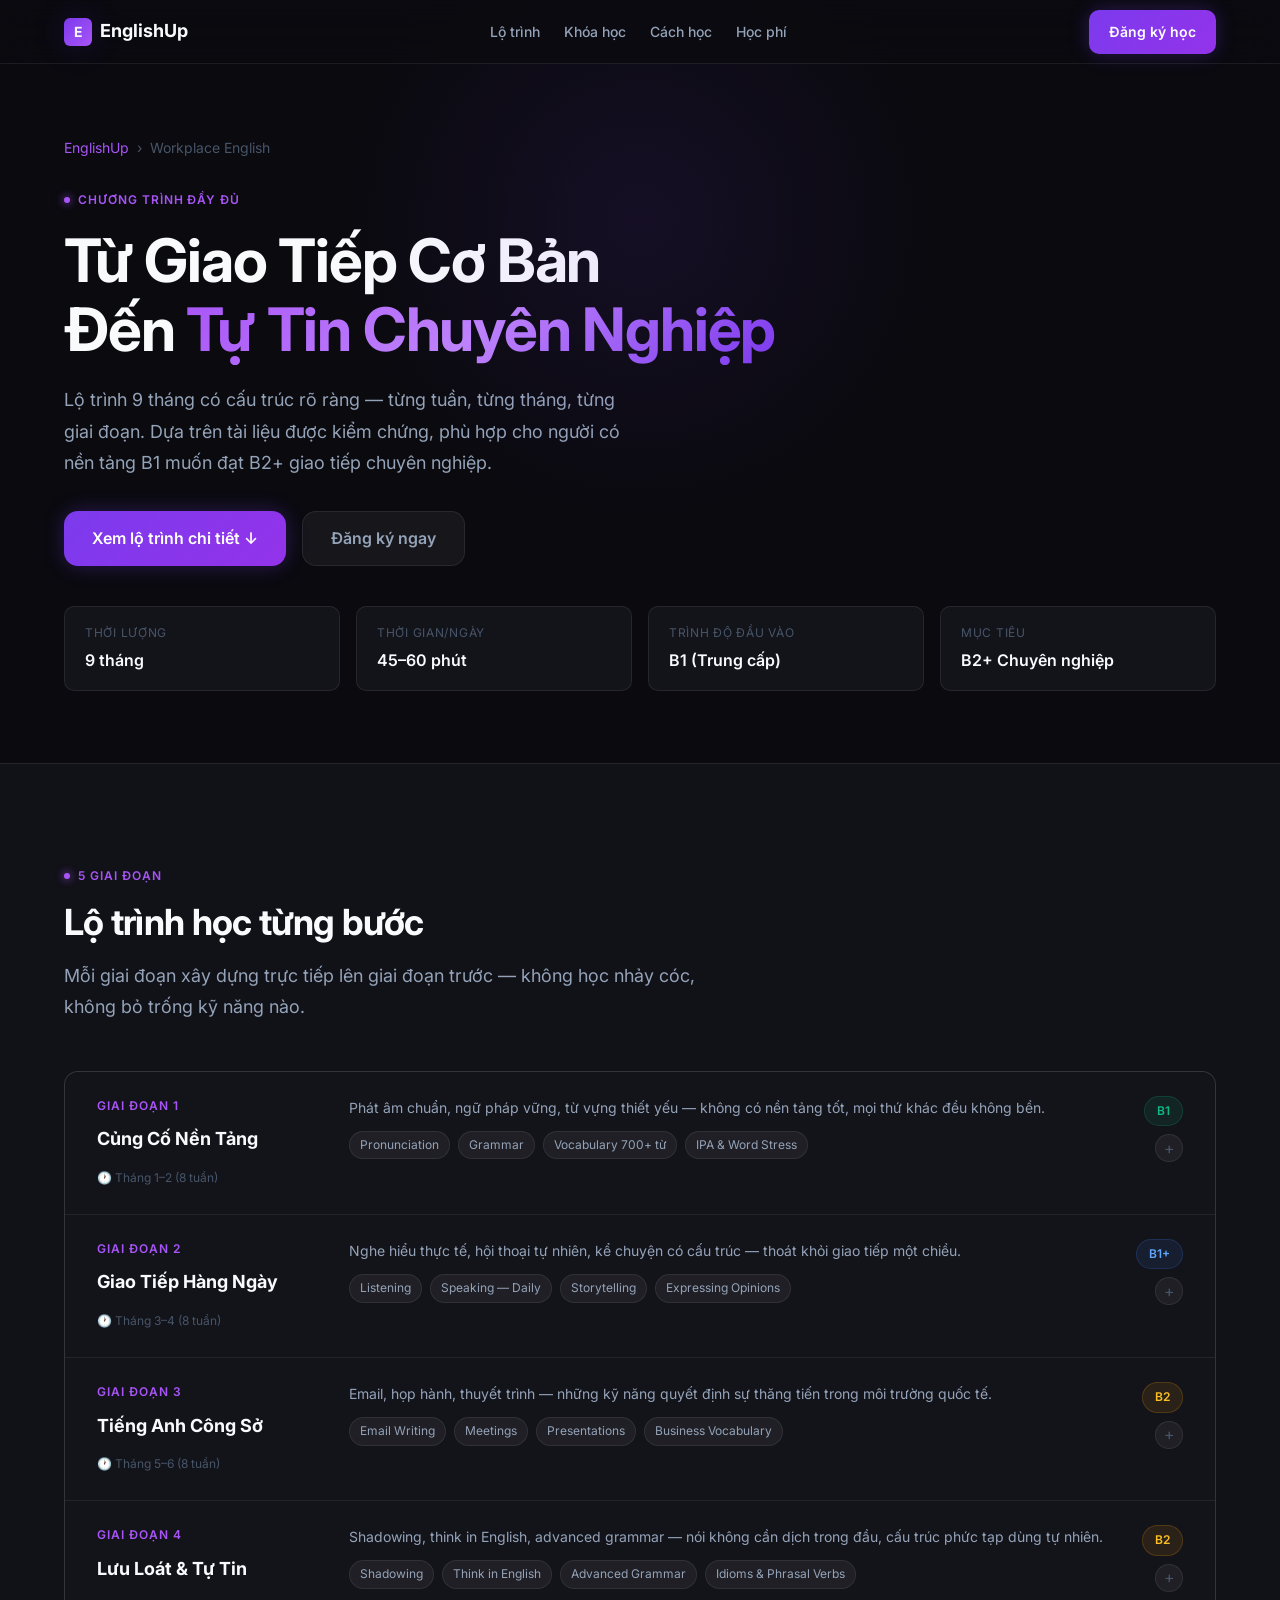
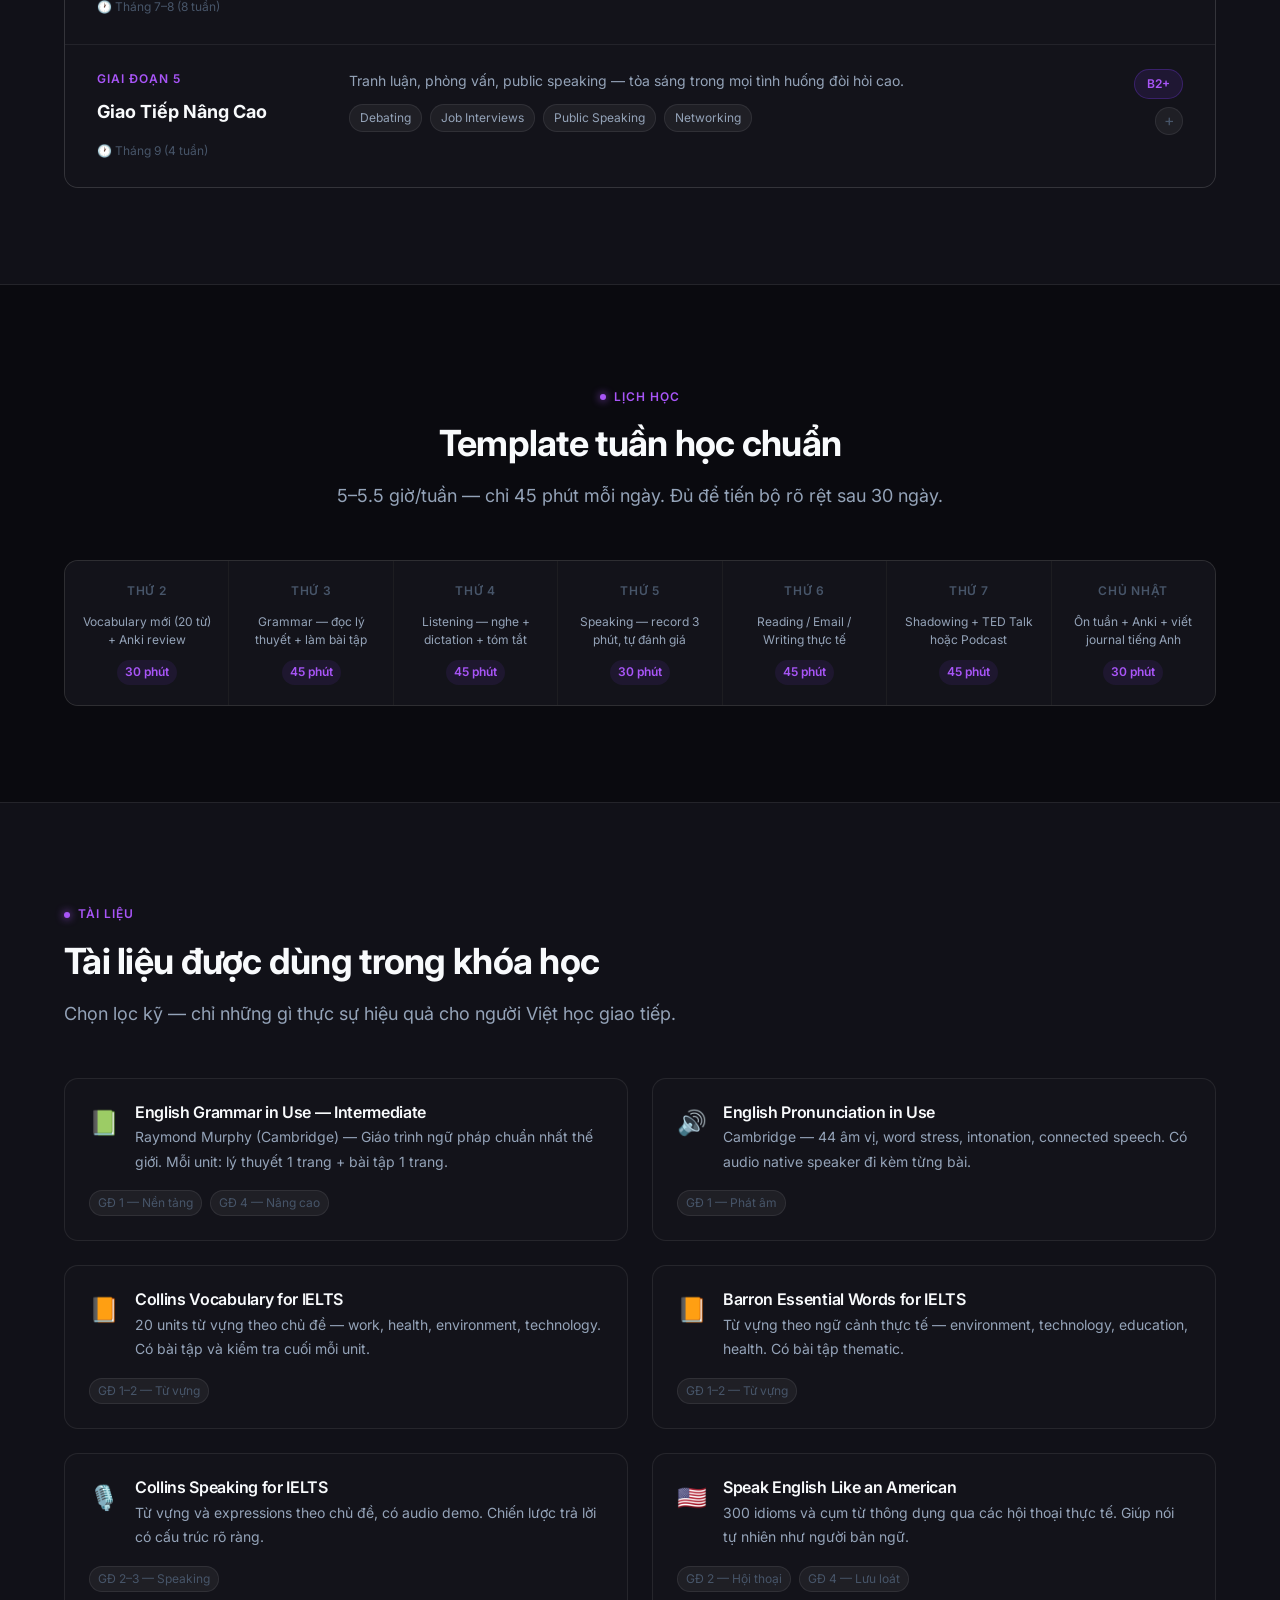
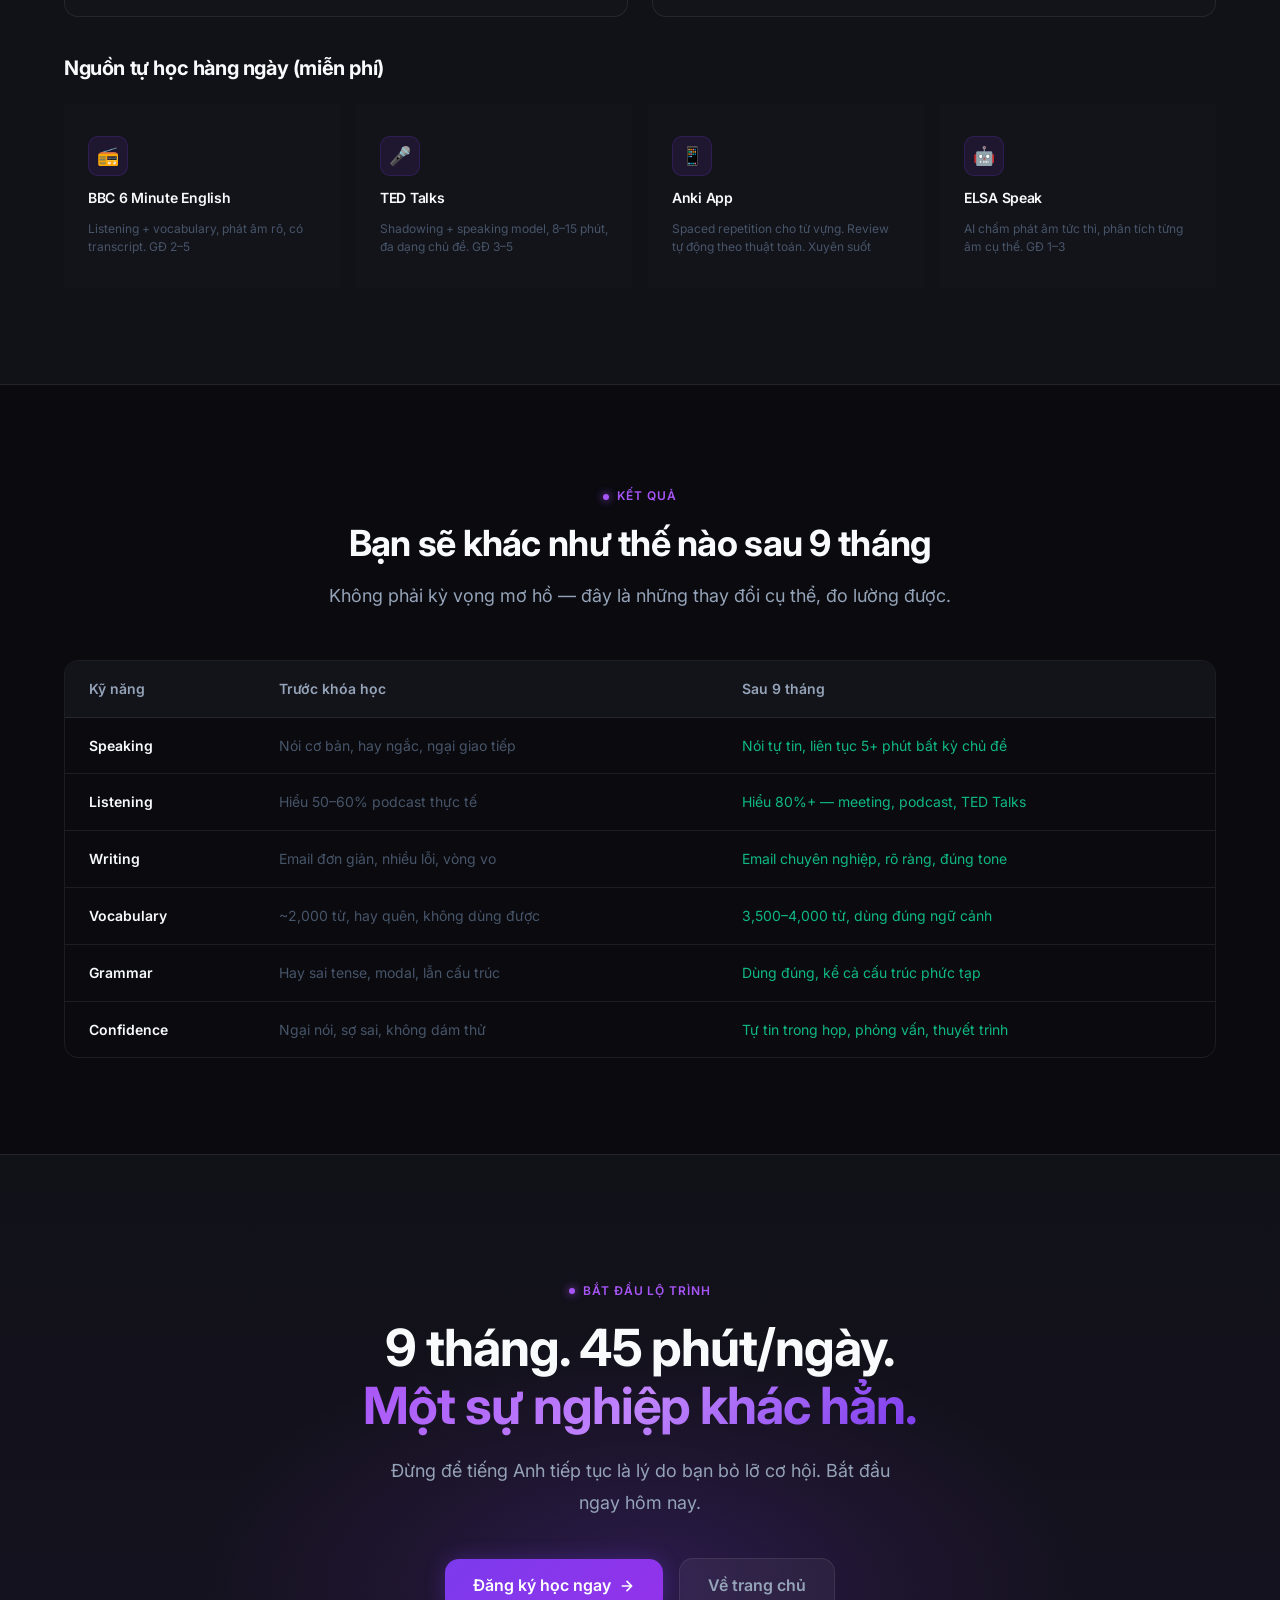
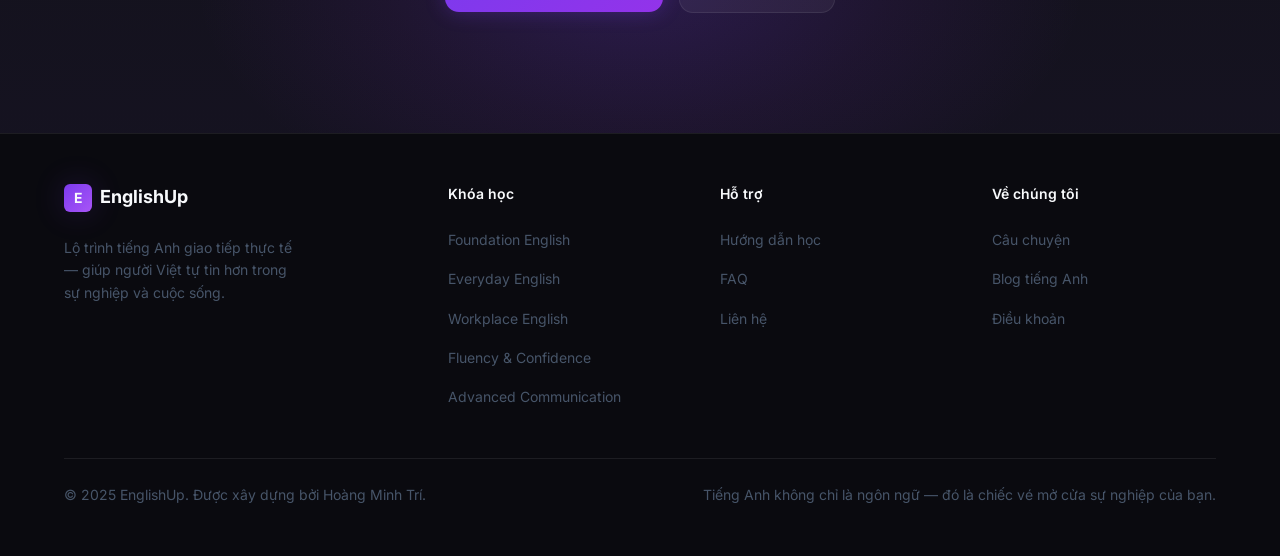
==== course.html @ 40092639 "feat: initial commit — EnglishUp learning platform - Complete website: index.html, course.html, css/" ====
<!DOCTYPE html>
<html lang="vi">
<head>
  <meta charset="UTF-8" />
  <meta name="viewport" content="width=device-width, initial-scale=1.0" />
  <meta name="description" content="Chương trình học tiếng Anh giao tiếp 9 tháng — từ B1 lên B2+ tự tin chuyên nghiệp." />
  <title>Chương Trình 9 Tháng — EnglishUp</title>
  <link rel="preconnect" href="https://fonts.googleapis.com" />
  <link rel="preconnect" href="https://fonts.gstatic.com" crossorigin />
  <link href="https://fonts.googleapis.com/css2?family=Inter:wght@400;500;600;700&display=swap" rel="stylesheet" />
  <link rel="stylesheet" href="css/variables.css" />
  <link rel="stylesheet" href="css/base.css" />
  <link rel="stylesheet" href="css/layout.css" />
  <link rel="stylesheet" href="css/components.css" />
  <style>
    /* ── Page-specific styles ── */
    .course-hero {
      padding-top: calc(var(--nav-height) + 72px);
      padding-bottom: 72px;
      position: relative;
      overflow: hidden;
    }
    .course-hero::before {
      content: '';
      position: absolute;
      top: -80px; left: 50%;
      transform: translateX(-50%);
      width: 600px; height: 600px;
      background: radial-gradient(ellipse, rgba(124,58,237,.1) 0%, transparent 70%);
      pointer-events: none;
    }
    .course-hero .breadcrumb {
      display: flex; align-items: center; gap: var(--sp-2);
      font-size: var(--text-sm); color: var(--text-muted);
      margin-bottom: var(--sp-6);
    }
    .course-hero .breadcrumb a { color: var(--accent-light); }
    .course-hero .breadcrumb span { color: var(--text-muted); }

    .course-meta-grid {
      display: grid;
      grid-template-columns: repeat(4, 1fr);
      gap: var(--sp-4);
      margin-top: var(--sp-10);
    }
    .course-meta-card {
      background: var(--bg-card);
      border: 1px solid var(--border);
      border-radius: var(--radius-md);
      padding: var(--sp-4) var(--sp-5);
    }
    .course-meta-label {
      font-size: var(--text-xs);
      color: var(--text-muted);
      text-transform: uppercase;
      letter-spacing: .06em;
      margin-bottom: var(--sp-1);
    }
    .course-meta-value {
      font-size: var(--text-base);
      font-weight: var(--fw-semibold);
      color: var(--text-primary);
    }

    /* ── Phase Timeline ── */
    .timeline-section { background: var(--bg-surface); border-top: 1px solid var(--border); border-bottom: 1px solid var(--border); }

    .phase-list { display: flex; flex-direction: column; gap: 1px; background: var(--border); border: 1px solid var(--border); border-radius: var(--radius-lg); overflow: hidden; }

    .phase-item {
      background: var(--bg-card);
      padding: var(--sp-6) var(--sp-8);
      display: grid;
      grid-template-columns: 220px 1fr auto;
      gap: var(--sp-8);
      align-items: start;
      cursor: pointer;
      transition: var(--transition);
    }
    .phase-item:hover { background: rgba(124,58,237,.04); }
    .phase-item.is-open { background: rgba(124,58,237,.06); }

    .phase-left {}
    .phase-number {
      font-size: var(--text-xs);
      font-weight: var(--fw-semibold);
      color: var(--accent-light);
      text-transform: uppercase;
      letter-spacing: .08em;
      margin-bottom: var(--sp-2);
    }
    .phase-title { font-size: var(--text-lg); font-weight: var(--fw-bold); margin-bottom: var(--sp-2); }
    .phase-duration {
      display: inline-flex; align-items: center; gap: var(--sp-1);
      font-size: var(--text-xs); color: var(--text-muted);
    }

    .phase-center {}
    .phase-desc { font-size: var(--text-sm); color: var(--text-secondary); line-height: 1.65; margin-bottom: var(--sp-3); }
    .phase-skills { display: flex; flex-wrap: wrap; gap: var(--sp-2); }
    .skill-chip {
      padding: 3px 10px;
      background: rgba(255,255,255,.05);
      border: 1px solid var(--border);
      border-radius: var(--radius-full);
      font-size: var(--text-xs);
      color: var(--text-secondary);
    }

    .phase-right {
      text-align: right;
      display: flex; flex-direction: column; align-items: flex-end; gap: var(--sp-2);
    }
    .phase-level {
      font-size: var(--text-xs); font-weight: var(--fw-semibold);
      padding: 4px 12px;
      border-radius: var(--radius-full);
    }
    .level-b1   { background: rgba(16,185,129,.1);  color: #10b981; border: 1px solid rgba(16,185,129,.2); }
    .level-b1p  { background: rgba(59,130,246,.1);  color: #60a5fa; border: 1px solid rgba(59,130,246,.2); }
    .level-b2   { background: rgba(245,158,11,.1);  color: #fbbf24; border: 1px solid rgba(245,158,11,.2); }
    .level-b2p  { background: rgba(124,58,237,.12); color: var(--accent-light); border: 1px solid rgba(124,58,237,.3); }

    .phase-toggle {
      width: 28px; height: 28px;
      border-radius: var(--radius-full);
      background: rgba(255,255,255,.05);
      border: 1px solid var(--border);
      display: flex; align-items: center; justify-content: center;
      color: var(--text-muted);
      font-size: 16px;
      transition: var(--transition);
    }
    .phase-item.is-open .phase-toggle { background: rgba(124,58,237,.15); border-color: rgba(124,58,237,.3); color: var(--accent-light); transform: rotate(45deg); }

    /* Phase detail panel */
    .phase-detail {
      display: none;
      background: rgba(124,58,237,.03);
      border-top: 1px solid var(--border);
      padding: var(--sp-8);
      grid-column: 1 / -1;
    }
    .phase-item.is-open .phase-detail { display: block; }

    .month-grid { display: grid; grid-template-columns: 1fr 1fr; gap: var(--sp-6); }
    .month-card {
      background: var(--bg-surface);
      border: 1px solid var(--border);
      border-radius: var(--radius-lg);
      padding: var(--sp-6);
    }
    .month-header {
      display: flex; align-items: center; gap: var(--sp-3);
      margin-bottom: var(--sp-5);
      padding-bottom: var(--sp-4);
      border-bottom: 1px solid var(--border);
    }
    .month-num {
      width: 32px; height: 32px;
      background: linear-gradient(135deg, var(--accent) 0%, var(--accent-light) 100%);
      border-radius: var(--radius-sm);
      display: flex; align-items: center; justify-content: center;
      font-size: var(--text-xs); font-weight: var(--fw-bold); color: #fff;
      flex-shrink: 0;
    }
    .month-title { font-size: var(--text-base); font-weight: var(--fw-semibold); }

    .week-list { display: flex; flex-direction: column; gap: var(--sp-4); }
    .week-item {}
    .week-label {
      font-size: var(--text-xs); font-weight: var(--fw-semibold);
      color: var(--accent-light); text-transform: uppercase; letter-spacing: .06em;
      margin-bottom: var(--sp-2);
    }
    .week-topics { display: flex; flex-direction: column; gap: var(--sp-2); }
    .week-topic {
      display: flex; align-items: flex-start; gap: var(--sp-2);
      font-size: var(--text-sm); color: var(--text-secondary); line-height: 1.5;
    }
    .week-topic::before { content: '–'; color: var(--text-muted); flex-shrink: 0; margin-top: 1px; }

    .resource-tag {
      display: inline-flex; align-items: center; gap: var(--sp-1);
      padding: 2px 8px;
      background: rgba(124,58,237,.08);
      border: 1px solid rgba(124,58,237,.15);
      border-radius: var(--radius-full);
      font-size: var(--text-xs);
      color: var(--accent-light);
      margin-top: var(--sp-1);
    }

    .milestone-box {
      margin-top: var(--sp-6);
      padding: var(--sp-5);
      background: rgba(16,185,129,.05);
      border: 1px solid rgba(16,185,129,.15);
      border-radius: var(--radius-md);
    }
    .milestone-box-title {
      font-size: var(--text-sm); font-weight: var(--fw-semibold);
      color: #10b981; margin-bottom: var(--sp-3);
      display: flex; align-items: center; gap: var(--sp-2);
    }
    .milestone-list { display: flex; flex-direction: column; gap: var(--sp-2); }
    .milestone-item {
      display: flex; align-items: flex-start; gap: var(--sp-2);
      font-size: var(--text-sm); color: var(--text-secondary);
    }
    .milestone-item::before { content: '✓'; color: #10b981; font-weight: var(--fw-bold); flex-shrink: 0; }

    /* ── Resources table ── */
    .resources-grid {
      display: grid;
      grid-template-columns: repeat(2, 1fr);
      gap: var(--sp-6);
    }
    .resource-card {
      background: var(--bg-card);
      border: 1px solid var(--border);
      border-radius: var(--radius-lg);
      padding: var(--sp-6);
      transition: var(--transition);
    }
    .resource-card:hover { border-color: var(--border-hover); transform: translateY(-2px); }
    .resource-card-header { display: flex; align-items: flex-start; gap: var(--sp-4); margin-bottom: var(--sp-4); }
    .resource-icon { font-size: 24px; flex-shrink: 0; }
    .resource-card h4 { font-size: var(--text-base); font-weight: var(--fw-semibold); }
    .resource-card p { font-size: var(--text-sm); color: var(--text-secondary); margin-top: var(--sp-1); }
    .resource-phases { display: flex; gap: var(--sp-2); flex-wrap: wrap; margin-top: var(--sp-3); }
    .resource-phase-tag {
      padding: 2px 8px;
      background: rgba(255,255,255,.05);
      border: 1px solid var(--border);
      border-radius: var(--radius-full);
      font-size: var(--text-xs); color: var(--text-muted);
    }

    /* ── Weekly schedule ── */
    .schedule-grid {
      display: grid;
      grid-template-columns: repeat(7, 1fr);
      gap: 1px;
      background: var(--border);
      border: 1px solid var(--border);
      border-radius: var(--radius-lg);
      overflow: hidden;
    }
    .schedule-day {
      background: var(--bg-card);
      padding: var(--sp-5) var(--sp-4);
      text-align: center;
    }
    .schedule-day-name {
      font-size: var(--text-xs); font-weight: var(--fw-semibold);
      color: var(--text-muted); text-transform: uppercase; letter-spacing: .06em;
      margin-bottom: var(--sp-3);
    }
    .schedule-activity {
      font-size: var(--text-xs); color: var(--text-secondary);
      line-height: 1.5; margin-bottom: var(--sp-2);
    }
    .schedule-time {
      display: inline-flex; align-items: center; justify-content: center;
      padding: 2px 8px;
      background: rgba(124,58,237,.1);
      border-radius: var(--radius-full);
      font-size: var(--text-xs); color: var(--accent-light);
      font-weight: var(--fw-semibold);
    }

    /* ── Outcome table ── */
    .outcome-table {
      width: 100%;
      border-collapse: separate;
      border-spacing: 0;
      border: 1px solid var(--border);
      border-radius: var(--radius-lg);
      overflow: hidden;
    }
    .outcome-table th {
      background: var(--bg-card);
      padding: var(--sp-4) var(--sp-6);
      text-align: left;
      font-size: var(--text-sm); font-weight: var(--fw-semibold);
      color: var(--text-secondary);
      border-bottom: 1px solid var(--border);
    }
    .outcome-table td {
      padding: var(--sp-4) var(--sp-6);
      font-size: var(--text-sm); color: var(--text-secondary);
      border-bottom: 1px solid var(--border);
    }
    .outcome-table tr:last-child td { border-bottom: none; }
    .outcome-table tr:hover td { background: rgba(124,58,237,.03); }
    .outcome-table td:first-child { font-weight: var(--fw-semibold); color: var(--text-primary); }
    .outcome-before { color: var(--text-muted) !important; }
    .outcome-after { color: #10b981 !important; }

    @media (max-width: 1024px) {
      .phase-item { grid-template-columns: 1fr; }
      .phase-right { flex-direction: row; align-items: center; }
      .month-grid { grid-template-columns: 1fr; }
      .resources-grid { grid-template-columns: 1fr; }
      .schedule-grid { grid-template-columns: repeat(4, 1fr); }
      .course-meta-grid { grid-template-columns: repeat(2, 1fr); }
    }
    @media (max-width: 640px) {
      .schedule-grid { grid-template-columns: 1fr 1fr; }
      .phase-item { padding: var(--sp-5); }
    }
  </style>
</head>
<body>

<!-- NAV -->
<nav class="nav">
  <div class="container nav__inner">
    <a href="index.html" class="nav__logo">
      <div class="nav__logo-icon">E</div>
      EnglishUp
    </a>
    <ul class="nav__links">
      <li><a href="index.html#lo-trinh" class="nav__link">Lộ trình</a></li>
      <li><a href="index.html#khoa-hoc" class="nav__link">Khóa học</a></li>
      <li><a href="index.html#cach-hoc" class="nav__link">Cách học</a></li>
      <li><a href="index.html#hoc-phi" class="nav__link">Học phí</a></li>
    </ul>
    <div class="nav__actions">
      <a href="index.html#hoc-phi" class="btn btn-primary">Đăng ký học</a>
    </div>
    <button class="nav__hamburger" aria-label="Mở menu"><span></span><span></span><span></span></button>
  </div>
</nav>
<div class="nav__mobile">
  <a href="index.html#lo-trinh" class="nav__link">Lộ trình</a>
  <a href="index.html#khoa-hoc" class="nav__link">Khóa học</a>
  <a href="index.html#hoc-phi" class="nav__link">Học phí</a>
  <a href="index.html#hoc-phi" class="btn btn-primary">Đăng ký học</a>
</div>


<!-- HERO -->
<section class="course-hero">
  <div class="container">
    <nav class="breadcrumb" aria-label="Breadcrumb">
      <a href="index.html">EnglishUp</a>
      <span>›</span>
      <span>Workplace English</span>
    </nav>

    <div class="section-label">Chương trình đầy đủ</div>
    <h1 style="max-width:760px; margin-bottom: var(--sp-5);">
      Từ Giao Tiếp Cơ Bản<br/>
      Đến <span class="gradient-text">Tự Tin Chuyên Nghiệp</span>
    </h1>
    <p style="max-width:560px; font-size: var(--text-lg); margin-bottom: var(--sp-8);">
      Lộ trình 9 tháng có cấu trúc rõ ràng — từng tuần, từng tháng, từng giai đoạn. Dựa trên tài liệu được kiểm chứng, phù hợp cho người có nền tảng B1 muốn đạt B2+ giao tiếp chuyên nghiệp.
    </p>
    <div style="display:flex; gap: var(--sp-4); flex-wrap:wrap;">
      <a href="#lo-trinh-chi-tiet" class="btn btn-primary btn-lg">Xem lộ trình chi tiết ↓</a>
      <a href="index.html#hoc-phi" class="btn btn-secondary btn-lg">Đăng ký ngay</a>
    </div>

    <div class="course-meta-grid">
      <div class="course-meta-card">
        <div class="course-meta-label">Thời lượng</div>
        <div class="course-meta-value">9 tháng</div>
      </div>
      <div class="course-meta-card">
        <div class="course-meta-label">Thời gian/ngày</div>
        <div class="course-meta-value">45–60 phút</div>
      </div>
      <div class="course-meta-card">
        <div class="course-meta-label">Trình độ đầu vào</div>
        <div class="course-meta-value">B1 (Trung cấp)</div>
      </div>
      <div class="course-meta-card">
        <div class="course-meta-label">Mục tiêu</div>
        <div class="course-meta-value">B2+ Chuyên nghiệp</div>
      </div>
    </div>
  </div>
</section>


<!-- PHASE TIMELINE -->
<section class="timeline-section" id="lo-trinh-chi-tiet">
  <div class="container">
    <div class="section-header" data-animate>
      <div class="section-label">5 Giai Đoạn</div>
      <h2>Lộ trình học từng bước</h2>
      <p>Mỗi giai đoạn xây dựng trực tiếp lên giai đoạn trước — không học nhảy cóc, không bỏ trống kỹ năng nào.</p>
    </div>

    <div class="phase-list" data-animate>

      <!-- Phase 1 -->
      <div class="phase-item" onclick="togglePhase(this)">
        <div class="phase-left">
          <div class="phase-number">Giai đoạn 1</div>
          <div class="phase-title">Củng Cố Nền Tảng</div>
          <div class="phase-duration">🕐 Tháng 1–2 (8 tuần)</div>
        </div>
        <div class="phase-center">
          <p class="phase-desc">Phát âm chuẩn, ngữ pháp vững, từ vựng thiết yếu — không có nền tảng tốt, mọi thứ khác đều không bền.</p>
          <div class="phase-skills">
            <span class="skill-chip">Pronunciation</span>
            <span class="skill-chip">Grammar</span>
            <span class="skill-chip">Vocabulary 700+ từ</span>
            <span class="skill-chip">IPA & Word Stress</span>
          </div>
        </div>
        <div class="phase-right">
          <span class="phase-level level-b1">B1</span>
          <div class="phase-toggle">+</div>
        </div>

        <div class="phase-detail">
          <div class="month-grid">
            <div class="month-card">
              <div class="month-header">
                <div class="month-num">1</div>
                <div class="month-title">Tháng 1 — Phát Âm & Ngữ Pháp</div>
              </div>
              <div class="week-list">
                <div class="week-item">
                  <div class="week-label">Tuần 1–2: Phát Âm</div>
                  <div class="week-topics">
                    <div class="week-topic">44 âm vị tiếng Anh (vowels, consonants, diphthongs)</div>
                    <div class="week-topic">Word stress & sentence stress</div>
                    <div class="week-topic">Intonation cơ bản (rising/falling)</div>
                    <div class="week-topic">Weak forms & connected speech</div>
                    <div class="week-topic">Shadowing 15 phút/ngày với native audio</div>
                  </div>
                  <div class="resource-tag">📘 English Pronunciation in Use (Cambridge)</div>
                </div>
                <div class="week-item">
                  <div class="week-label">Tuần 3–4: Ngữ Pháp Giao Tiếp</div>
                  <div class="week-topics">
                    <div class="week-topic">Present Simple vs Continuous (Unit 1–4)</div>
                    <div class="week-topic">Past Simple vs Present Perfect (Unit 5–10)</div>
                    <div class="week-topic">Modal verbs: can/could/would/should (Unit 25–30)</div>
                    <div class="week-topic">Conditionals 1 & 2 (Unit 38–40)</div>
                    <div class="week-topic">Reported speech cơ bản (Unit 47–48)</div>
                  </div>
                  <div class="resource-tag">📗 English Grammar in Use — Intermediate (Murphy)</div>
                </div>
              </div>
            </div>

            <div class="month-card">
              <div class="month-header">
                <div class="month-num">2</div>
                <div class="month-title">Tháng 2 — Từ Vựng Theo Chủ Đề</div>
              </div>
              <div class="week-list">
                <div class="week-item">
                  <div class="week-label">Tuần 5–6: Nhóm 1 — Bản Thân & Cuộc Sống</div>
                  <div class="week-topics">
                    <div class="week-topic">Work & Career — 100 từ (nghề nghiệp, kỹ năng)</div>
                    <div class="week-topic">Education & Learning — 80 từ</div>
                    <div class="week-topic">Health & Lifestyle — 80 từ</div>
                    <div class="week-topic">Technology — 80 từ</div>
                    <div class="week-topic">Anki flashcards: 20 từ/ngày + spaced repetition</div>
                  </div>
                  <div class="resource-tag">📙 Collins Vocabulary for IELTS (Unit 1–10)</div>
                </div>
                <div class="week-item">
                  <div class="week-label">Tuần 7–8: Nhóm 2 — Thế Giới & Xã Hội</div>
                  <div class="week-topics">
                    <div class="week-topic">Environment & Economy — 180 từ</div>
                    <div class="week-topic">Communication & Media — 70 từ</div>
                    <div class="week-topic">Science & Innovation — 80 từ</div>
                    <div class="week-topic">Collocations: make a decision, reach a goal…</div>
                    <div class="week-topic">Bài tập: dùng từ mới trong câu chuyện 2–3 phút</div>
                  </div>
                  <div class="resource-tag">📙 Barron Essential Words for IELTS</div>
                </div>
              </div>
            </div>
          </div>

          <div class="milestone-box">
            <div class="milestone-box-title">🎯 Milestone Giai Đoạn 1</div>
            <div class="milestone-list">
              <div class="milestone-item">Nói về bản thân, công việc, sở thích trong 3 phút không bị "á ờ" dừng</div>
              <div class="milestone-item">Đọc email công việc đơn giản và hiểu được 85%+</div>
              <div class="milestone-item">Phát âm đúng stress 80%+ từ vựng đã học</div>
              <div class="milestone-item">Không lẫn lộn past simple / present perfect khi nói</div>
            </div>
          </div>
        </div>
      </div>

      <!-- Phase 2 -->
      <div class="phase-item" onclick="togglePhase(this)">
        <div class="phase-left">
          <div class="phase-number">Giai đoạn 2</div>
          <div class="phase-title">Giao Tiếp Hàng Ngày</div>
          <div class="phase-duration">🕐 Tháng 3–4 (8 tuần)</div>
        </div>
        <div class="phase-center">
          <p class="phase-desc">Nghe hiểu thực tế, hội thoại tự nhiên, kể chuyện có cấu trúc — thoát khỏi giao tiếp một chiều.</p>
          <div class="phase-skills">
            <span class="skill-chip">Listening</span>
            <span class="skill-chip">Speaking — Daily</span>
            <span class="skill-chip">Storytelling</span>
            <span class="skill-chip">Expressing Opinions</span>
          </div>
        </div>
        <div class="phase-right">
          <span class="phase-level level-b1p">B1+</span>
          <div class="phase-toggle">+</div>
        </div>

        <div class="phase-detail">
          <div class="month-grid">
            <div class="month-card">
              <div class="month-header">
                <div class="month-num">3</div>
                <div class="month-title">Tháng 3 — Listening & Hội Thoại Cơ Bản</div>
              </div>
              <div class="week-list">
                <div class="week-item">
                  <div class="week-label">Tuần 9–10: Listening Thực Tế</div>
                  <div class="week-topics">
                    <div class="week-topic">Nghe & điền từ (note completion)</div>
                    <div class="week-topic">Nhận ra paraphrasing — cùng ý, khác từ</div>
                    <div class="week-topic">Nghe hội thoại và tóm tắt bằng lời mình</div>
                    <div class="week-topic">20 phút/ngày: BBC 6 Minute English + dictation</div>
                  </div>
                  <div class="resource-tag">🎧 BBC Learning English + VOA Special English</div>
                </div>
                <div class="week-item">
                  <div class="week-label">Tuần 11–12: 50 Tình Huống Hội Thoại</div>
                  <div class="week-topics">
                    <div class="week-topic">Tự giới thiệu chuyên nghiệp (1–2 phút)</div>
                    <div class="week-topic">Small talk: thời tiết, cuối tuần, sở thích</div>
                    <div class="week-topic">Đặt lịch, xác nhận meeting, hỏi clarification</div>
                    <div class="week-topic">Fluency fillers: "Well…", "That's a good point…"</div>
                    <div class="week-topic">Record giọng 3 phút/ngày, tự nghe lại nhận xét</div>
                  </div>
                  <div class="resource-tag">📕 Collins Speaking for IELTS (Unit 1–8)</div>
                </div>
              </div>
            </div>

            <div class="month-card">
              <div class="month-header">
                <div class="month-num">4</div>
                <div class="month-title">Tháng 4 — Ý Kiến & Kể Chuyện</div>
              </div>
              <div class="week-list">
                <div class="week-item">
                  <div class="week-label">Tuần 13–14: Expressing Opinions</div>
                  <div class="week-topics">
                    <div class="week-topic">"I think / I believe / From my perspective…"</div>
                    <div class="week-topic">Đồng ý/không đồng ý lịch sự: "That's fair, however…"</div>
                    <div class="week-topic">Cấu trúc PEEL: Point → Explain → Example → Link</div>
                    <div class="week-topic">Bài tập: 1 chủ đề/ngày, nói 2 phút theo PEEL</div>
                  </div>
                </div>
                <div class="week-item">
                  <div class="week-label">Tuần 15–16: Storytelling</div>
                  <div class="week-topics">
                    <div class="week-topic">Cấu trúc: Setting → Problem → Action → Result → Lesson</div>
                    <div class="week-topic">Linking: "At first… then… suddenly… eventually…"</div>
                    <div class="week-topic">Kể dự án thành công, tình huống khó, người mentor</div>
                    <div class="week-topic">100 idioms & phrasal verbs trong ngữ cảnh thực</div>
                  </div>
                  <div class="resource-tag">📗 Speak English Like an American</div>
                </div>
              </div>
            </div>
          </div>

          <div class="milestone-box">
            <div class="milestone-box-title">🎯 Milestone Giai Đoạn 2</div>
            <div class="milestone-list">
              <div class="milestone-item">Nghe podcast 10 phút và tóm tắt được 75%+ nội dung</div>
              <div class="milestone-item">Nói liên tục về 1 chủ đề quen thuộc trong 3–5 phút</div>
              <div class="milestone-item">Duy trì cuộc trò chuyện 10 phút không bị tắc</div>
            </div>
          </div>
        </div>
      </div>

      <!-- Phase 3 -->
      <div class="phase-item" onclick="togglePhase(this)">
        <div class="phase-left">
          <div class="phase-number">Giai đoạn 3</div>
          <div class="phase-title">Tiếng Anh Công Sở</div>
          <div class="phase-duration">🕐 Tháng 5–6 (8 tuần)</div>
        </div>
        <div class="phase-center">
          <p class="phase-desc">Email, họp hành, thuyết trình — những kỹ năng quyết định sự thăng tiến trong môi trường quốc tế.</p>
          <div class="phase-skills">
            <span class="skill-chip">Email Writing</span>
            <span class="skill-chip">Meetings</span>
            <span class="skill-chip">Presentations</span>
            <span class="skill-chip">Business Vocabulary</span>
          </div>
        </div>
        <div class="phase-right">
          <span class="phase-level level-b2">B2</span>
          <div class="phase-toggle">+</div>
        </div>

        <div class="phase-detail">
          <div class="month-grid">
            <div class="month-card">
              <div class="month-header">
                <div class="month-num">5</div>
                <div class="month-title">Tháng 5 — Email & Written Communication</div>
              </div>
              <div class="week-list">
                <div class="week-item">
                  <div class="week-label">Tuần 17–18: 10 Loại Email Thực Tế</div>
                  <div class="week-topics">
                    <div class="week-topic">Email giới thiệu (joining team), xin họp, báo cáo tiến độ</div>
                    <div class="week-topic">Email từ chối lịch sự, follow-up, xin lỗi trễ deadline</div>
                    <div class="week-topic">Email complaint / escalation có cấu trúc</div>
                    <div class="week-topic">100 business email phrases chuyên nghiệp</div>
                    <div class="week-topic">Checklist tự đánh giá: Clear / Polite / Concise</div>
                  </div>
                </div>
                <div class="week-item">
                  <div class="week-label">Tuần 19–20: Reports & Slack Communication</div>
                  <div class="week-topics">
                    <div class="week-topic">Viết project update, weekly summary ngắn gọn</div>
                    <div class="week-topic">Bullet points vs. paragraph — khi nào dùng cái nào</div>
                    <div class="week-topic">Action items: rõ ràng ai làm gì, khi nào</div>
                    <div class="week-topic">Slack/Teams: professional nhưng không quá formal</div>
                  </div>
                </div>
              </div>
            </div>

            <div class="month-card">
              <div class="month-header">
                <div class="month-num">6</div>
                <div class="month-title">Tháng 6 — Meetings & Presentations</div>
              </div>
              <div class="week-list">
                <div class="week-item">
                  <div class="week-label">Tuần 21–22: Kỹ Năng Họp</div>
                  <div class="week-topics">
                    <div class="week-topic">Mở meeting: "Shall we get started? / Let's go through the agenda…"</div>
                    <div class="week-topic">Clarify: "Could you clarify…? / Just to confirm…"</div>
                    <div class="week-topic">Ngắt lời: "Sorry to interrupt, but… / If I may add…"</div>
                    <div class="week-topic">Khi không nghe/hiểu: xử lý tự nhiên, không xấu hổ</div>
                    <div class="week-topic">80 meeting phrases + role-play 3 tình huống/tuần</div>
                  </div>
                </div>
                <div class="week-item">
                  <div class="week-label">Tuần 23–24: Thuyết Trình</div>
                  <div class="week-topics">
                    <div class="week-topic">Cấu trúc: Hook → Agenda → Body → Transitions → Closing</div>
                    <div class="week-topic">Voice projection, pace, pausing for effect</div>
                    <div class="week-topic">Q&A: "That's a great question. Let me think…"</div>
                    <div class="week-topic">Bài tập: thuyết trình 5 phút mỗi tuần, record & review</div>
                  </div>
                </div>
              </div>
            </div>
          </div>

          <div class="milestone-box">
            <div class="milestone-box-title">🎯 Milestone Giai Đoạn 3</div>
            <div class="milestone-list">
              <div class="milestone-item">Viết email chuyên nghiệp trong 10 phút, không cần Google dịch</div>
              <div class="milestone-item">Tham gia meeting, hiểu 85%+ nội dung, nói được 3–4 lần</div>
              <div class="milestone-item">Thuyết trình 5 phút về chủ đề quen thuộc không bị ngập ngừng nhiều</div>
            </div>
          </div>
        </div>
      </div>

      <!-- Phase 4 -->
      <div class="phase-item" onclick="togglePhase(this)">
        <div class="phase-left">
          <div class="phase-number">Giai đoạn 4</div>
          <div class="phase-title">Lưu Loát & Tự Tin</div>
          <div class="phase-duration">🕐 Tháng 7–8 (8 tuần)</div>
        </div>
        <div class="phase-center">
          <p class="phase-desc">Shadowing, think in English, advanced grammar — nói không cần dịch trong đầu, cấu trúc phức tạp dùng tự nhiên.</p>
          <div class="phase-skills">
            <span class="skill-chip">Shadowing</span>
            <span class="skill-chip">Think in English</span>
            <span class="skill-chip">Advanced Grammar</span>
            <span class="skill-chip">Idioms & Phrasal Verbs</span>
          </div>
        </div>
        <div class="phase-right">
          <span class="phase-level level-b2">B2</span>
          <div class="phase-toggle">+</div>
        </div>

        <div class="phase-detail">
          <div class="month-grid">
            <div class="month-card">
              <div class="month-header">
                <div class="month-num">7</div>
                <div class="month-title">Tháng 7 — Shadowing & Fluency</div>
              </div>
              <div class="week-list">
                <div class="week-item">
                  <div class="week-label">Tuần 25–26: Shadowing Protocol</div>
                  <div class="week-topics">
                    <div class="week-topic">Nghe toàn bộ 1 lần → hiểu tổng thể</div>
                    <div class="week-topic">Nghe từng câu → lặp lại y chang (cả intonation)</div>
                    <div class="week-topic">Đọc theo script → chú ý connected speech</div>
                    <div class="week-topic">Shadow không script → so sánh với bản gốc</div>
                    <div class="week-topic">20 phút/ngày với TED Talks & Rachel's English</div>
                  </div>
                </div>
                <div class="week-item">
                  <div class="week-label">Tuần 27–28: Think in English</div>
                  <div class="week-topics">
                    <div class="week-topic">Tự nói chuyện với bản thân bằng tiếng Anh</div>
                    <div class="week-topic">Viết nhật ký 5 phút/ngày bằng tiếng Anh</div>
                    <div class="week-topic">100 idioms thực dụng trong môi trường làm việc</div>
                    <div class="week-topic">Phrasal verbs: bring up, follow up, wrap up, set up…</div>
                  </div>
                  <div class="resource-tag">📗 Speak English Like an American (Lesson 1–20)</div>
                </div>
              </div>
            </div>

            <div class="month-card">
              <div class="month-header">
                <div class="month-num">8</div>
                <div class="month-title">Tháng 8 — Advanced Grammar & Vocabulary</div>
              </div>
              <div class="week-list">
                <div class="week-item">
                  <div class="week-label">Tuần 29–30: Ngữ Pháp Nâng Cao</div>
                  <div class="week-topics">
                    <div class="week-topic">Conditional 3 & Mixed: "If I had known… I would have…"</div>
                    <div class="week-topic">Inversions: "Not only did I… / Rarely have I…"</div>
                    <div class="week-topic">Cleft sentences: "What I mean is… / It was X who…"</div>
                    <div class="week-topic">Relative clauses (defining vs. non-defining)</div>
                    <div class="week-topic">Mỗi cấu trúc → 5 câu thực tế liên quan công việc</div>
                  </div>
                </div>
                <div class="week-item">
                  <div class="week-label">Tuần 31–32: Professional Collocations</div>
                  <div class="week-topics">
                    <div class="week-topic">"Address a concern / tackle a challenge / drive growth"</div>
                    <div class="week-topic">"Foster collaboration / leverage resources / align with goals"</div>
                    <div class="week-topic">Synonyms & register: ask vs inquire, help vs facilitate</div>
                    <div class="week-topic">Hedging: "It seems that… / Arguably… / This might suggest…"</div>
                  </div>
                </div>
              </div>
            </div>
          </div>

          <div class="milestone-box">
            <div class="milestone-box-title">🎯 Milestone Giai Đoạn 4</div>
            <div class="milestone-list">
              <div class="milestone-item">Shadowing 2 phút video không bị lag quá 1–2 từ</div>
              <div class="milestone-item">Nói 5 phút liên tục, tự nhiên, không dùng "ơ, á, em muốn nói là…"</div>
              <div class="milestone-item">Viết nhật ký tiếng Anh 100 từ/ngày không cần tra từ điển nhiều</div>
            </div>
          </div>
        </div>
      </div>

      <!-- Phase 5 -->
      <div class="phase-item" onclick="togglePhase(this)">
        <div class="phase-left">
          <div class="phase-number">Giai đoạn 5</div>
          <div class="phase-title">Giao Tiếp Nâng Cao</div>
          <div class="phase-duration">🕐 Tháng 9 (4 tuần)</div>
        </div>
        <div class="phase-center">
          <p class="phase-desc">Tranh luận, phỏng vấn, public speaking — tỏa sáng trong mọi tình huống đòi hỏi cao.</p>
          <div class="phase-skills">
            <span class="skill-chip">Debating</span>
            <span class="skill-chip">Job Interviews</span>
            <span class="skill-chip">Public Speaking</span>
            <span class="skill-chip">Networking</span>
          </div>
        </div>
        <div class="phase-right">
          <span class="phase-level level-b2p">B2+</span>
          <div class="phase-toggle">+</div>
        </div>

        <div class="phase-detail">
          <div class="month-grid">
            <div class="month-card">
              <div class="month-header">
                <div class="month-num">9A</div>
                <div class="month-title">Tuần 33–34: Debating</div>
              </div>
              <div class="week-list">
                <div class="week-item">
                  <div class="week-label">Lập Luận Có Cấu Trúc</div>
                  <div class="week-topics">
                    <div class="week-topic">Claim → Reasoning → Evidence → Counterargument → Rebuttal</div>
                    <div class="week-topic">"I'd like to challenge that… / While I see your point…"</div>
                    <div class="week-topic">Chủ đề: Remote work, AI & jobs, Profit vs. Responsibility</div>
                    <div class="week-topic">Phân tích cách người thật tranh luận qua BBC HARDtalk</div>
                  </div>
                  <div class="resource-tag">📺 BBC HARDtalk + TED Debate Talks</div>
                </div>
              </div>
            </div>

            <div class="month-card">
              <div class="month-header">
                <div class="month-num">9B</div>
                <div class="month-title">Tuần 35–36: Phỏng Vấn & Public Speaking</div>
              </div>
              <div class="week-list">
                <div class="week-item">
                  <div class="week-label">Job Interview — Phương Pháp STAR</div>
                  <div class="week-topics">
                    <div class="week-topic">"Tell me about yourself" — 2 phút có cấu trúc</div>
                    <div class="week-topic">Strengths/Weaknesses, Conflict handling, 5-year plan</div>
                    <div class="week-topic">Salary negotiation phrases lịch sự nhưng tự tin</div>
                    <div class="week-topic">Câu hỏi ngược lại — thể hiện sự chuẩn bị kỹ</div>
                  </div>
                </div>
                <div class="week-item">
                  <div class="week-label">Public Speaking & Networking</div>
                  <div class="week-topics">
                    <div class="week-topic">Elevator pitch 60 giây: bản thân / dự án</div>
                    <div class="week-topic">Impromptu speaking theo PREP: Point → Reason → Example → Point</div>
                    <div class="week-topic">Networking: bắt đầu, duy trì, kết thúc conversation tự nhiên</div>
                  </div>
                </div>
              </div>
            </div>
          </div>

          <div class="milestone-box">
            <div class="milestone-box-title">🏆 Milestone Cuối Khóa — B2+</div>
            <div class="milestone-list">
              <div class="milestone-item">Phỏng vấn 15 phút bằng tiếng Anh tự tin, không cần script trước</div>
              <div class="milestone-item">Thuyết trình 10 phút về công việc thực tế và trả lời Q&A</div>
              <div class="milestone-item">Tranh luận về 1 chủ đề xã hội trong 5 phút với người khác</div>
            </div>
          </div>
        </div>
      </div>

    </div>
  </div>
</section>


<!-- WEEKLY SCHEDULE -->
<section>
  <div class="container">
    <div class="section-header centered" data-animate>
      <div class="section-label">Lịch học</div>
      <h2>Template tuần học chuẩn</h2>
      <p>5–5.5 giờ/tuần — chỉ 45 phút mỗi ngày. Đủ để tiến bộ rõ rệt sau 30 ngày.</p>
    </div>

    <div class="schedule-grid" data-animate>
      <div class="schedule-day">
        <div class="schedule-day-name">Thứ 2</div>
        <div class="schedule-activity">Vocabulary mới (20 từ) + Anki review</div>
        <div class="schedule-time">30 phút</div>
      </div>
      <div class="schedule-day">
        <div class="schedule-day-name">Thứ 3</div>
        <div class="schedule-activity">Grammar — đọc lý thuyết + làm bài tập</div>
        <div class="schedule-time">45 phút</div>
      </div>
      <div class="schedule-day">
        <div class="schedule-day-name">Thứ 4</div>
        <div class="schedule-activity">Listening — nghe + dictation + tóm tắt</div>
        <div class="schedule-time">45 phút</div>
      </div>
      <div class="schedule-day">
        <div class="schedule-day-name">Thứ 5</div>
        <div class="schedule-activity">Speaking — record 3 phút, tự đánh giá</div>
        <div class="schedule-time">30 phút</div>
      </div>
      <div class="schedule-day">
        <div class="schedule-day-name">Thứ 6</div>
        <div class="schedule-activity">Reading / Email / Writing thực tế</div>
        <div class="schedule-time">45 phút</div>
      </div>
      <div class="schedule-day">
        <div class="schedule-day-name">Thứ 7</div>
        <div class="schedule-activity">Shadowing + TED Talk hoặc Podcast</div>
        <div class="schedule-time">45 phút</div>
      </div>
      <div class="schedule-day">
        <div class="schedule-day-name">Chủ nhật</div>
        <div class="schedule-activity">Ôn tuần + Anki + viết journal tiếng Anh</div>
        <div class="schedule-time">30 phút</div>
      </div>
    </div>
  </div>
</section>


<!-- RESOURCES -->
<section style="background: var(--bg-surface); border-top: 1px solid var(--border); border-bottom: 1px solid var(--border);">
  <div class="container">
    <div class="section-header" data-animate>
      <div class="section-label">Tài liệu</div>
      <h2>Tài liệu được dùng trong khóa học</h2>
      <p>Chọn lọc kỹ — chỉ những gì thực sự hiệu quả cho người Việt học giao tiếp.</p>
    </div>

    <div class="resources-grid" data-animate>
      <div class="resource-card">
        <div class="resource-card-header">
          <div class="resource-icon">📗</div>
          <div>
            <h4>English Grammar in Use — Intermediate</h4>
            <p>Raymond Murphy (Cambridge) — Giáo trình ngữ pháp chuẩn nhất thế giới. Mỗi unit: lý thuyết 1 trang + bài tập 1 trang.</p>
          </div>
        </div>
        <div class="resource-phases">
          <span class="resource-phase-tag">GĐ 1 — Nền tảng</span>
          <span class="resource-phase-tag">GĐ 4 — Nâng cao</span>
        </div>
      </div>

      <div class="resource-card">
        <div class="resource-card-header">
          <div class="resource-icon">🔊</div>
          <div>
            <h4>English Pronunciation in Use</h4>
            <p>Cambridge — 44 âm vị, word stress, intonation, connected speech. Có audio native speaker đi kèm từng bài.</p>
          </div>
        </div>
        <div class="resource-phases">
          <span class="resource-phase-tag">GĐ 1 — Phát âm</span>
        </div>
      </div>

      <div class="resource-card">
        <div class="resource-card-header">
          <div class="resource-icon">📙</div>
          <div>
            <h4>Collins Vocabulary for IELTS</h4>
            <p>20 units từ vựng theo chủ đề — work, health, environment, technology. Có bài tập và kiểm tra cuối mỗi unit.</p>
          </div>
        </div>
        <div class="resource-phases">
          <span class="resource-phase-tag">GĐ 1–2 — Từ vựng</span>
        </div>
      </div>

      <div class="resource-card">
        <div class="resource-card-header">
          <div class="resource-icon">📙</div>
          <div>
            <h4>Barron Essential Words for IELTS</h4>
            <p>Từ vựng theo ngữ cảnh thực tế — environment, technology, education, health. Có bài tập thematic.</p>
          </div>
        </div>
        <div class="resource-phases">
          <span class="resource-phase-tag">GĐ 1–2 — Từ vựng</span>
        </div>
      </div>

      <div class="resource-card">
        <div class="resource-card-header">
          <div class="resource-icon">🎙️</div>
          <div>
            <h4>Collins Speaking for IELTS</h4>
            <p>Từ vựng và expressions theo chủ đề, có audio demo. Chiến lược trả lời có cấu trúc rõ ràng.</p>
          </div>
        </div>
        <div class="resource-phases">
          <span class="resource-phase-tag">GĐ 2–3 — Speaking</span>
        </div>
      </div>

      <div class="resource-card">
        <div class="resource-card-header">
          <div class="resource-icon">🇺🇸</div>
          <div>
            <h4>Speak English Like an American</h4>
            <p>300 idioms và cụm từ thông dụng qua các hội thoại thực tế. Giúp nói tự nhiên như người bản ngữ.</p>
          </div>
        </div>
        <div class="resource-phases">
          <span class="resource-phase-tag">GĐ 2 — Hội thoại</span>
          <span class="resource-phase-tag">GĐ 4 — Lưu loát</span>
        </div>
      </div>
    </div>

    <!-- Online resources -->
    <div style="margin-top: var(--sp-10);" data-animate>
      <h3 style="margin-bottom: var(--sp-6); font-size: var(--text-xl);">Nguồn tự học hàng ngày (miễn phí)</h3>
      <div style="display: grid; grid-template-columns: repeat(4,1fr); gap: var(--sp-4);">
        <div class="milestone-card" style="background: var(--bg-card);">
          <div class="milestone-icon">📻</div>
          <h4>BBC 6 Minute English</h4>
          <p>Listening + vocabulary, phát âm rõ, có transcript. GĐ 2–5</p>
        </div>
        <div class="milestone-card" style="background: var(--bg-card);">
          <div class="milestone-icon">🎤</div>
          <h4>TED Talks</h4>
          <p>Shadowing + speaking model, 8–15 phút, đa dạng chủ đề. GĐ 3–5</p>
        </div>
        <div class="milestone-card" style="background: var(--bg-card);">
          <div class="milestone-icon">📱</div>
          <h4>Anki App</h4>
          <p>Spaced repetition cho từ vựng. Review tự động theo thuật toán. Xuyên suốt</p>
        </div>
        <div class="milestone-card" style="background: var(--bg-card);">
          <div class="milestone-icon">🤖</div>
          <h4>ELSA Speak</h4>
          <p>AI chấm phát âm tức thì, phân tích từng âm cụ thể. GĐ 1–3</p>
        </div>
      </div>
    </div>
  </div>
</section>


<!-- OUTCOME TABLE -->
<section>
  <div class="container">
    <div class="section-header centered" data-animate>
      <div class="section-label">Kết quả</div>
      <h2>Bạn sẽ khác như thế nào sau 9 tháng</h2>
      <p>Không phải kỳ vọng mơ hồ — đây là những thay đổi cụ thể, đo lường được.</p>
    </div>

    <div data-animate>
      <table class="outcome-table">
        <thead>
          <tr>
            <th>Kỹ năng</th>
            <th>Trước khóa học</th>
            <th>Sau 9 tháng</th>
          </tr>
        </thead>
        <tbody>
          <tr>
            <td>Speaking</td>
            <td class="outcome-before">Nói cơ bản, hay ngắc, ngại giao tiếp</td>
            <td class="outcome-after">Nói tự tin, liên tục 5+ phút bất kỳ chủ đề</td>
          </tr>
          <tr>
            <td>Listening</td>
            <td class="outcome-before">Hiểu 50–60% podcast thực tế</td>
            <td class="outcome-after">Hiểu 80%+ — meeting, podcast, TED Talks</td>
          </tr>
          <tr>
            <td>Writing</td>
            <td class="outcome-before">Email đơn giản, nhiều lỗi, vòng vo</td>
            <td class="outcome-after">Email chuyên nghiệp, rõ ràng, đúng tone</td>
          </tr>
          <tr>
            <td>Vocabulary</td>
            <td class="outcome-before">~2,000 từ, hay quên, không dùng được</td>
            <td class="outcome-after">3,500–4,000 từ, dùng đúng ngữ cảnh</td>
          </tr>
          <tr>
            <td>Grammar</td>
            <td class="outcome-before">Hay sai tense, modal, lẫn cấu trúc</td>
            <td class="outcome-after">Dùng đúng, kể cả cấu trúc phức tạp</td>
          </tr>
          <tr>
            <td>Confidence</td>
            <td class="outcome-before">Ngại nói, sợ sai, không dám thử</td>
            <td class="outcome-after">Tự tin trong họp, phỏng vấn, thuyết trình</td>
          </tr>
        </tbody>
      </table>
    </div>
  </div>
</section>


<!-- CTA -->
<section class="cta-section">
  <div class="container" data-animate>
    <div class="section-label" style="justify-content:center;">Bắt đầu lộ trình</div>
    <h2>9 tháng. 45 phút/ngày.<br/><span class="gradient-text">Một sự nghiệp khác hẳn.</span></h2>
    <p>Đừng để tiếng Anh tiếp tục là lý do bạn bỏ lỡ cơ hội. Bắt đầu ngay hôm nay.</p>
    <div class="cta-actions">
      <a href="index.html#hoc-phi" class="btn btn-primary btn-lg">
        Đăng ký học ngay
        <svg width="16" height="16" viewBox="0 0 24 24" fill="none" stroke="currentColor" stroke-width="2.5" stroke-linecap="round" stroke-linejoin="round"><path d="M5 12h14M12 5l7 7-7 7"/></svg>
      </a>
      <a href="index.html" class="btn btn-secondary btn-lg">Về trang chủ</a>
    </div>
  </div>
</section>


<!-- FOOTER -->
<footer class="footer">
  <div class="container">
    <div class="footer__inner">
      <div class="footer__brand">
        <a href="index.html" class="nav__logo" style="margin-bottom:.75rem; display:inline-flex;">
          <div class="nav__logo-icon">E</div>EnglishUp
        </a>
        <p>Lộ trình tiếng Anh giao tiếp thực tế — giúp người Việt tự tin hơn trong sự nghiệp và cuộc sống.</p>
      </div>
      <div>
        <div class="footer__col-title">Khóa học</div>
        <ul class="footer__links">
          <li><a href="#" class="footer__link">Foundation English</a></li>
          <li><a href="#" class="footer__link">Everyday English</a></li>
          <li><a href="course.html" class="footer__link">Workplace English</a></li>
          <li><a href="#" class="footer__link">Fluency & Confidence</a></li>
          <li><a href="#" class="footer__link">Advanced Communication</a></li>
        </ul>
      </div>
      <div>
        <div class="footer__col-title">Hỗ trợ</div>
        <ul class="footer__links">
          <li><a href="#" class="footer__link">Hướng dẫn học</a></li>
          <li><a href="#" class="footer__link">FAQ</a></li>
          <li><a href="#" class="footer__link">Liên hệ</a></li>
        </ul>
      </div>
      <div>
        <div class="footer__col-title">Về chúng tôi</div>
        <ul class="footer__links">
          <li><a href="#" class="footer__link">Câu chuyện</a></li>
          <li><a href="#" class="footer__link">Blog tiếng Anh</a></li>
          <li><a href="#" class="footer__link">Điều khoản</a></li>
        </ul>
      </div>
    </div>
    <div class="footer__bottom">
      <p class="footer__copy">© 2025 EnglishUp. Được xây dựng bởi Hoàng Minh Trí.</p>
      <p class="footer__copy">Tiếng Anh không chỉ là ngôn ngữ — đó là chiếc vé mở cửa sự nghiệp của bạn.</p>
    </div>
  </div>
</footer>

<script src="js/animations.js"></script>
<script src="js/nav.js"></script>
<script>
function togglePhase(el) {
  const isOpen = el.classList.contains('is-open');
  // Close all
  document.querySelectorAll('.phase-item').forEach(p => p.classList.remove('is-open'));
  // Open clicked if it was closed
  if (!isOpen) el.classList.add('is-open');
}
</script>
</body>
</html>
---- css/variables.css ----
:root {
  /* Background */
  --bg-primary: #0a0a0f;
  --bg-surface: #111118;
  --bg-card: #13131a;

  /* Borders */
  --border: rgba(255, 255, 255, 0.08);
  --border-subtle: rgba(255, 255, 255, 0.05);
  --border-hover: rgba(124, 58, 237, 0.45);

  /* Accent — Violet/Purple */
  --accent: #7c3aed;
  --accent-mid: #9333ea;
  --accent-light: #a855f7;
  --accent-glow: rgba(124, 58, 237, 0.18);
  --accent-glow-strong: rgba(124, 58, 237, 0.35);

  /* Text */
  --text-primary: #f8fafc;
  --text-secondary: #94a3b8;
  --text-muted: #475569;

  /* Status */
  --success: #10b981;
  --success-glow: rgba(16, 185, 129, 0.2);

  /* Typography */
  --font-sans: 'Inter', system-ui, -apple-system, sans-serif;

  /* Font sizes */
  --text-xs:   0.75rem;
  --text-sm:   0.875rem;
  --text-base: 1rem;
  --text-lg:   1.125rem;
  --text-xl:   1.25rem;
  --text-2xl:  1.5rem;
  --text-3xl:  1.875rem;
  --text-4xl:  2.25rem;
  --text-5xl:  3rem;
  --text-6xl:  3.75rem;

  /* Font weights */
  --fw-normal:   400;
  --fw-medium:   500;
  --fw-semibold: 600;
  --fw-bold:     700;

  /* Spacing */
  --sp-1:  0.25rem;
  --sp-2:  0.5rem;
  --sp-3:  0.75rem;
  --sp-4:  1rem;
  --sp-5:  1.25rem;
  --sp-6:  1.5rem;
  --sp-8:  2rem;
  --sp-10: 2.5rem;
  --sp-12: 3rem;
  --sp-16: 4rem;
  --sp-20: 5rem;
  --sp-24: 6rem;

  /* Border radius */
  --radius-sm:   6px;
  --radius-md:   10px;
  --radius-lg:   14px;
  --radius-xl:   20px;
  --radius-full: 9999px;

  /* Transitions */
  --transition:      all 0.2s ease;
  --transition-slow: all 0.45s ease;

  /* Glows */
  --glow-accent: 0 0 32px rgba(124, 58, 237, 0.2);
  --glow-card:   0 0 20px rgba(124, 58, 237, 0.08);

  /* Layout */
  --max-width:  1200px;
  --nav-height: 64px;
  --section-py: 96px;
}
---- css/base.css ----
*, *::before, *::after {
  box-sizing: border-box;
  margin: 0;
  padding: 0;
}

html {
  scroll-behavior: smooth;
  -webkit-text-size-adjust: 100%;
}

body {
  font-family: var(--font-sans);
  font-size: var(--text-base);
  font-weight: var(--fw-normal);
  line-height: 1.7;
  color: var(--text-primary);
  background-color: var(--bg-primary);
  -webkit-font-smoothing: antialiased;
  -moz-osx-font-smoothing: grayscale;
  overflow-x: hidden;
}

img, video { max-width: 100%; display: block; }
a { color: inherit; text-decoration: none; }
button { cursor: pointer; border: none; background: none; font-family: inherit; }
ul, ol { list-style: none; }

/* ── Typography ── */
h1, h2, h3, h4, h5 {
  font-weight: var(--fw-bold);
  line-height: 1.15;
  letter-spacing: -0.02em;
  color: var(--text-primary);
}

h1 { font-size: clamp(2.2rem, 5vw, var(--text-6xl)); }
h2 { font-size: clamp(1.75rem, 3.5vw, var(--text-4xl)); }
h3 { font-size: clamp(1.15rem, 2vw, var(--text-2xl)); }

p { color: var(--text-secondary); line-height: 1.75; }

/* ── Gradient text helper ── */
.gradient-text {
  background: linear-gradient(135deg, var(--accent-light) 0%, #c084fc 50%, var(--accent) 100%);
  -webkit-background-clip: text;
  -webkit-text-fill-color: transparent;
  background-clip: text;
}

/* ── Focus ring ── */
:focus-visible {
  outline: 2px solid var(--accent);
  outline-offset: 3px;
  border-radius: var(--radius-sm);
}

/* ── Selection ── */
::selection {
  background: rgba(124, 58, 237, 0.3);
  color: var(--text-primary);
}

/* ── Scrollbar ── */
::-webkit-scrollbar { width: 6px; }
::-webkit-scrollbar-track { background: var(--bg-primary); }
::-webkit-scrollbar-thumb { background: var(--border-hover); border-radius: var(--radius-full); }
---- css/layout.css ----
/* ── Container ── */
.container {
  width: 100%;
  max-width: var(--max-width);
  margin-inline: auto;
  padding-inline: var(--sp-6);
}

/* ── Section ── */
section {
  padding-block: var(--section-py);
}

/* ── Grid helpers ── */
.grid-2 { display: grid; grid-template-columns: repeat(2, 1fr); gap: var(--sp-6); }
.grid-3 { display: grid; grid-template-columns: repeat(3, 1fr); gap: var(--sp-6); }
.grid-4 { display: grid; grid-template-columns: repeat(4, 1fr); gap: var(--sp-6); }

/* ── Flex helpers ── */
.flex         { display: flex; }
.flex-center  { display: flex; align-items: center; justify-content: center; }
.flex-between { display: flex; align-items: center; justify-content: space-between; }
.gap-2  { gap: var(--sp-2); }
.gap-4  { gap: var(--sp-4); }
.gap-6  { gap: var(--sp-6); }
.gap-8  { gap: var(--sp-8); }

/* ── Section header ── */
.section-label {
  display: inline-flex;
  align-items: center;
  gap: var(--sp-2);
  font-size: var(--text-xs);
  font-weight: var(--fw-semibold);
  letter-spacing: 0.08em;
  text-transform: uppercase;
  color: var(--accent-light);
  margin-bottom: var(--sp-4);
}

.section-label::before {
  content: '';
  display: block;
  width: 6px;
  height: 6px;
  border-radius: var(--radius-full);
  background: var(--accent-light);
  box-shadow: 0 0 8px var(--accent-light);
}

.section-header {
  max-width: 640px;
  margin-bottom: var(--sp-12);
}

.section-header.centered {
  margin-inline: auto;
  text-align: center;
}

.section-header p {
  margin-top: var(--sp-4);
  font-size: var(--text-lg);
}

/* ── Divider ── */
.divider {
  border: none;
  border-top: 1px solid var(--border);
  margin: 0;
}

/* ── Responsive ── */
@media (max-width: 1024px) {
  :root { --section-py: 72px; }
  .grid-4 { grid-template-columns: repeat(2, 1fr); }
}

@media (max-width: 768px) {
  :root { --section-py: 64px; }
  .container { padding-inline: var(--sp-4); }
  .grid-2, .grid-3 { grid-template-columns: 1fr; }
  .grid-4 { grid-template-columns: repeat(2, 1fr); gap: var(--sp-4); }
}

@media (max-width: 480px) {
  .grid-4 { grid-template-columns: 1fr; }
}
---- css/components.css ----
/* ════════════════════════════════════════
   NAVIGATION
════════════════════════════════════════ */
.nav {
  position: fixed;
  top: 0;
  left: 0;
  right: 0;
  z-index: 100;
  height: var(--nav-height);
  background: rgba(10, 10, 15, 0.8);
  backdrop-filter: blur(16px);
  -webkit-backdrop-filter: blur(16px);
  border-bottom: 1px solid var(--border);
  transition: var(--transition);
}

.nav__inner {
  height: 100%;
  display: flex;
  align-items: center;
  justify-content: space-between;
  gap: var(--sp-8);
}

.nav__logo {
  display: flex;
  align-items: center;
  gap: var(--sp-2);
  font-size: var(--text-lg);
  font-weight: var(--fw-bold);
  color: var(--text-primary);
  flex-shrink: 0;
}

.nav__logo-icon {
  width: 28px;
  height: 28px;
  background: linear-gradient(135deg, var(--accent) 0%, var(--accent-light) 100%);
  border-radius: var(--radius-sm);
  display: flex;
  align-items: center;
  justify-content: center;
  font-size: var(--text-sm);
  box-shadow: var(--glow-accent);
}

.nav__links {
  display: flex;
  align-items: center;
  gap: var(--sp-6);
}

.nav__link {
  font-size: var(--text-sm);
  font-weight: var(--fw-medium);
  color: var(--text-secondary);
  transition: var(--transition);
}

.nav__link:hover { color: var(--text-primary); }

.nav__actions {
  display: flex;
  align-items: center;
  gap: var(--sp-3);
  flex-shrink: 0;
}

/* Hamburger */
.nav__hamburger {
  display: none;
  flex-direction: column;
  gap: 5px;
  padding: var(--sp-2);
  cursor: pointer;
}

.nav__hamburger span {
  display: block;
  width: 22px;
  height: 2px;
  background: var(--text-secondary);
  border-radius: var(--radius-full);
  transition: var(--transition);
}

.nav__hamburger.is-open span:nth-child(1) { transform: rotate(45deg) translate(5px, 5px); }
.nav__hamburger.is-open span:nth-child(2) { opacity: 0; }
.nav__hamburger.is-open span:nth-child(3) { transform: rotate(-45deg) translate(5px, -5px); }

/* Mobile menu */
.nav__mobile {
  display: none;
  position: fixed;
  top: var(--nav-height);
  left: 0;
  right: 0;
  background: var(--bg-surface);
  border-bottom: 1px solid var(--border);
  padding: var(--sp-6);
  flex-direction: column;
  gap: var(--sp-4);
  z-index: 99;
}

.nav__mobile.is-open { display: flex; }
.nav__mobile .nav__link { font-size: var(--text-base); padding-block: var(--sp-2); }
.nav__mobile .btn { width: 100%; justify-content: center; margin-top: var(--sp-2); }

@media (max-width: 768px) {
  .nav__links, .nav__actions { display: none; }
  .nav__hamburger { display: flex; }
}

/* ════════════════════════════════════════
   BUTTONS
════════════════════════════════════════ */
.btn {
  display: inline-flex;
  align-items: center;
  gap: var(--sp-2);
  padding: 10px 20px;
  font-size: var(--text-sm);
  font-weight: var(--fw-semibold);
  border-radius: var(--radius-md);
  transition: var(--transition);
  white-space: nowrap;
  min-height: 44px;
}

.btn-primary {
  background: linear-gradient(135deg, var(--accent) 0%, var(--accent-mid) 100%);
  color: #fff;
  box-shadow: 0 0 20px rgba(124, 58, 237, 0.3);
}

.btn-primary:hover {
  transform: translateY(-1px);
  box-shadow: 0 0 28px rgba(124, 58, 237, 0.45);
}

.btn-secondary {
  background: rgba(255, 255, 255, 0.05);
  color: var(--text-secondary);
  border: 1px solid var(--border);
}

.btn-secondary:hover {
  background: rgba(255, 255, 255, 0.08);
  color: var(--text-primary);
  border-color: rgba(255, 255, 255, 0.15);
}

.btn-ghost {
  color: var(--text-secondary);
  font-size: var(--text-sm);
}

.btn-ghost:hover { color: var(--text-primary); }

.btn-lg {
  padding: 13px 28px;
  font-size: var(--text-base);
  border-radius: var(--radius-lg);
}

/* ════════════════════════════════════════
   HERO
════════════════════════════════════════ */
.hero {
  position: relative;
  padding-top: calc(var(--nav-height) + var(--sp-24));
  padding-bottom: var(--sp-24);
  overflow: hidden;
}

/* Background glow */
.hero::before {
  content: '';
  position: absolute;
  top: -120px;
  left: 50%;
  transform: translateX(-50%);
  width: 700px;
  height: 700px;
  background: radial-gradient(ellipse, rgba(124, 58, 237, 0.12) 0%, transparent 70%);
  pointer-events: none;
}

.hero__badge {
  display: inline-flex;
  align-items: center;
  gap: var(--sp-2);
  padding: 6px 14px;
  background: rgba(124, 58, 237, 0.1);
  border: 1px solid rgba(124, 58, 237, 0.25);
  border-radius: var(--radius-full);
  font-size: var(--text-xs);
  font-weight: var(--fw-semibold);
  color: var(--accent-light);
  letter-spacing: 0.04em;
  margin-bottom: var(--sp-8);
}

.hero__badge-dot {
  width: 6px;
  height: 6px;
  border-radius: var(--radius-full);
  background: var(--accent-light);
  animation: pulse-dot 2s ease-in-out infinite;
}

@keyframes pulse-dot {
  0%, 100% { opacity: 1; box-shadow: 0 0 0 0 rgba(168, 85, 247, 0.4); }
  50% { opacity: 0.7; box-shadow: 0 0 0 4px rgba(168, 85, 247, 0); }
}

.hero__content {
  max-width: 780px;
}

.hero__title {
  margin-bottom: var(--sp-6);
}

.hero__subtitle {
  font-size: clamp(1rem, 2vw, var(--text-lg));
  max-width: 580px;
  margin-bottom: var(--sp-8);
}

.hero__actions {
  display: flex;
  align-items: center;
  gap: var(--sp-4);
  flex-wrap: wrap;
}

.hero__note {
  margin-top: var(--sp-6);
  font-size: var(--text-sm);
  color: var(--text-muted);
  display: flex;
  align-items: center;
  gap: var(--sp-2);
}

.hero__note svg { flex-shrink: 0; }

/* Hero stats */
.hero__stats {
  display: flex;
  align-items: center;
  gap: var(--sp-8);
  margin-top: var(--sp-16);
  padding-top: var(--sp-8);
  border-top: 1px solid var(--border);
  flex-wrap: wrap;
}

.hero__stat-value {
  font-size: var(--text-3xl);
  font-weight: var(--fw-bold);
  color: var(--text-primary);
  letter-spacing: -0.03em;
}

.hero__stat-label {
  font-size: var(--text-sm);
  color: var(--text-muted);
  margin-top: 2px;
}

/* ════════════════════════════════════════
   MILESTONE GRID  (like evervault logo grid)
════════════════════════════════════════ */
.milestones {
  background: #0d0d14;
  border-top: 1px solid var(--border);
  border-bottom: 1px solid var(--border);
}

.milestone-grid {
  display: grid;
  grid-template-columns: repeat(4, 1fr);
  gap: 1px;
  background: var(--border);
  border: 1px solid var(--border);
  border-radius: var(--radius-lg);
  overflow: hidden;
}

.milestone-card {
  background: var(--bg-card);
  padding: var(--sp-8) var(--sp-6);
  display: flex;
  flex-direction: column;
  gap: var(--sp-3);
  transition: var(--transition);
  position: relative;
}

.milestone-card:hover {
  background: rgba(124, 58, 237, 0.05);
}

.milestone-card:hover .milestone-icon {
  box-shadow: 0 0 16px var(--accent-glow-strong);
  border-color: rgba(124, 58, 237, 0.3);
}

.milestone-icon {
  width: 40px;
  height: 40px;
  background: rgba(124, 58, 237, 0.1);
  border: 1px solid rgba(124, 58, 237, 0.2);
  border-radius: var(--radius-md);
  display: flex;
  align-items: center;
  justify-content: center;
  font-size: 18px;
  transition: var(--transition);
  flex-shrink: 0;
}

.milestone-card h4 {
  font-size: var(--text-sm);
  font-weight: var(--fw-semibold);
  color: var(--text-primary);
  line-height: 1.4;
}

.milestone-card p {
  font-size: var(--text-xs);
  color: var(--text-muted);
  line-height: 1.5;
}

@media (max-width: 1024px) {
  .milestone-grid { grid-template-columns: repeat(2, 1fr); }
}

@media (max-width: 640px) {
  .milestone-grid { grid-template-columns: 1fr; }
}

/* ════════════════════════════════════════
   COURSES
════════════════════════════════════════ */
.course-grid {
  display: grid;
  grid-template-columns: repeat(6, 1fr);
  gap: var(--sp-6);
}

/* Every card spans 2 of 6 columns = 3 per row */
.course-grid > .course-card {
  grid-column: span 2;
}

/* Center last 2 cards when there are exactly 5 (3+2 layout) */
.course-grid > .course-card:nth-child(4):nth-last-child(2) {
  grid-column: 2 / span 2;
}
.course-grid > .course-card:nth-child(5):last-child {
  grid-column: 4 / span 2;
}

.course-card {
  background: var(--bg-card);
  border: 1px solid var(--border);
  border-radius: var(--radius-lg);
  padding: var(--sp-8);
  display: flex;
  flex-direction: column;
  gap: var(--sp-4);
  transition: var(--transition);
  position: relative;
  overflow: hidden;
}

.course-card::before {
  content: '';
  position: absolute;
  inset: 0;
  background: linear-gradient(135deg, rgba(124, 58, 237, 0.03) 0%, transparent 60%);
  opacity: 0;
  transition: var(--transition);
}

.course-card:hover {
  border-color: var(--border-hover);
  transform: translateY(-2px);
  box-shadow: var(--glow-card);
}

.course-card:hover::before { opacity: 1; }

.course-card--featured {
  background: linear-gradient(135deg, rgba(124, 58, 237, 0.08) 0%, rgba(147, 51, 234, 0.04) 100%);
  border-color: rgba(124, 58, 237, 0.25);
  grid-column: span 1;
}

.course-badge {
  display: inline-flex;
  align-items: center;
  gap: var(--sp-1);
  padding: 3px 10px;
  border-radius: var(--radius-full);
  font-size: var(--text-xs);
  font-weight: var(--fw-semibold);
  width: fit-content;
}

.badge-level-1 { background: rgba(16, 185, 129, 0.1); color: #10b981; border: 1px solid rgba(16, 185, 129, 0.2); }
.badge-level-2 { background: rgba(59, 130, 246, 0.1); color: #60a5fa; border: 1px solid rgba(59, 130, 246, 0.2); }
.badge-level-3 { background: rgba(245, 158, 11, 0.1); color: #fbbf24; border: 1px solid rgba(245, 158, 11, 0.2); }
.badge-level-4 { background: rgba(124, 58, 237, 0.1); color: var(--accent-light); border: 1px solid rgba(124, 58, 237, 0.25); }
.badge-level-5 { background: rgba(239, 68, 68, 0.1); color: #f87171; border: 1px solid rgba(239, 68, 68, 0.2); }
.badge-popular { background: rgba(124, 58, 237, 0.15); color: var(--accent-light); border: 1px solid rgba(124, 58, 237, 0.3); }

.course-icon {
  width: 48px;
  height: 48px;
  border-radius: var(--radius-md);
  display: flex;
  align-items: center;
  justify-content: center;
  font-size: 22px;
  background: rgba(255, 255, 255, 0.04);
  border: 1px solid var(--border);
}

.course-card h3 {
  font-size: var(--text-xl);
  font-weight: var(--fw-bold);
}

.course-card > p {
  font-size: var(--text-sm);
  color: var(--text-secondary);
  flex: 1;
}

.course-features {
  display: flex;
  flex-direction: column;
  gap: var(--sp-2);
  margin-top: var(--sp-2);
}

.course-feature {
  display: flex;
  align-items: center;
  gap: var(--sp-2);
  font-size: var(--text-sm);
  color: var(--text-secondary);
}

.course-feature svg { color: var(--success); flex-shrink: 0; }

.course-footer {
  display: flex;
  align-items: center;
  justify-content: space-between;
  padding-top: var(--sp-4);
  border-top: 1px solid var(--border);
  margin-top: auto;
}

.course-duration {
  font-size: var(--text-xs);
  color: var(--text-muted);
  display: flex;
  align-items: center;
  gap: var(--sp-1);
}

.course-link {
  font-size: var(--text-sm);
  font-weight: var(--fw-semibold);
  color: var(--accent-light);
  display: flex;
  align-items: center;
  gap: var(--sp-1);
  transition: var(--transition);
}

.course-link:hover { gap: var(--sp-2); }

@media (max-width: 1024px) {
  .course-grid { grid-template-columns: repeat(4, 1fr); }
  .course-grid > .course-card { grid-column: span 2; }
  .course-grid > .course-card:nth-child(4):nth-last-child(2) { grid-column: 2 / span 2; }
  .course-grid > .course-card:nth-child(5):last-child { grid-column: 2 / span 2; }
}

@media (max-width: 640px) {
  .course-grid { grid-template-columns: 1fr; }
  .course-grid > .course-card,
  .course-grid > .course-card:nth-child(4):nth-last-child(2),
  .course-grid > .course-card:nth-child(5):last-child { grid-column: span 1; }
}

/* ════════════════════════════════════════
   HOW IT WORKS
════════════════════════════════════════ */
.steps-grid {
  display: grid;
  grid-template-columns: repeat(3, 1fr);
  gap: var(--sp-6);
  position: relative;
}

.steps-grid::before {
  content: '';
  position: absolute;
  top: 28px;
  left: calc(33.33% - 0px);
  right: calc(33.33% - 0px);
  height: 1px;
  background: linear-gradient(90deg, transparent, var(--border), transparent);
}

.step-card {
  background: var(--bg-card);
  border: 1px solid var(--border);
  border-radius: var(--radius-lg);
  padding: var(--sp-8);
  display: flex;
  flex-direction: column;
  gap: var(--sp-4);
  transition: var(--transition);
}

.step-card:hover {
  border-color: var(--border-hover);
  transform: translateY(-2px);
}

.step-number {
  width: 40px;
  height: 40px;
  border-radius: var(--radius-full);
  background: rgba(124, 58, 237, 0.1);
  border: 1px solid rgba(124, 58, 237, 0.25);
  display: flex;
  align-items: center;
  justify-content: center;
  font-size: var(--text-sm);
  font-weight: var(--fw-bold);
  color: var(--accent-light);
}

.step-card h3 { font-size: var(--text-xl); }

@media (max-width: 768px) {
  .steps-grid { grid-template-columns: 1fr; }
  .steps-grid::before { display: none; }
}

/* ════════════════════════════════════════
   TESTIMONIALS
════════════════════════════════════════ */
.testimonial-grid {
  display: grid;
  grid-template-columns: repeat(3, 1fr);
  gap: var(--sp-6);
}

.testimonial-card {
  background: var(--bg-card);
  border: 1px solid var(--border);
  border-radius: var(--radius-lg);
  padding: var(--sp-8);
  display: flex;
  flex-direction: column;
  gap: var(--sp-5);
  transition: var(--transition);
}

.testimonial-card:hover {
  border-color: var(--border-hover);
  box-shadow: var(--glow-card);
}

.testimonial-stars {
  display: flex;
  gap: var(--sp-1);
  color: #fbbf24;
  font-size: var(--text-sm);
}

.testimonial-quote {
  font-size: var(--text-base);
  color: var(--text-secondary);
  line-height: 1.7;
  flex: 1;
}

.testimonial-author {
  display: flex;
  align-items: center;
  gap: var(--sp-3);
  padding-top: var(--sp-4);
  border-top: 1px solid var(--border);
}

.testimonial-avatar {
  width: 40px;
  height: 40px;
  border-radius: var(--radius-full);
  background: linear-gradient(135deg, var(--accent) 0%, var(--accent-light) 100%);
  display: flex;
  align-items: center;
  justify-content: center;
  font-size: var(--text-sm);
  font-weight: var(--fw-bold);
  color: #fff;
  flex-shrink: 0;
}

.testimonial-name {
  font-size: var(--text-sm);
  font-weight: var(--fw-semibold);
  color: var(--text-primary);
}

.testimonial-role {
  font-size: var(--text-xs);
  color: var(--text-muted);
}

@media (max-width: 1024px) {
  .testimonial-grid { grid-template-columns: repeat(2, 1fr); }
}

@media (max-width: 640px) {
  .testimonial-grid { grid-template-columns: 1fr; }
}

/* ════════════════════════════════════════
   PRICING
════════════════════════════════════════ */
.pricing-grid {
  display: grid;
  grid-template-columns: repeat(3, 1fr);
  gap: var(--sp-6);
  align-items: start;
}

.pricing-card {
  background: var(--bg-card);
  border: 1px solid var(--border);
  border-radius: var(--radius-lg);
  padding: var(--sp-8);
  display: flex;
  flex-direction: column;
  gap: var(--sp-6);
  transition: var(--transition);
}

.pricing-card--featured {
  background: linear-gradient(135deg, rgba(124, 58, 237, 0.08) 0%, rgba(147, 51, 234, 0.04) 100%);
  border-color: rgba(124, 58, 237, 0.3);
  box-shadow: var(--glow-card);
  position: relative;
}

.pricing-card--featured::before {
  content: 'Phổ biến nhất';
  position: absolute;
  top: -12px;
  left: 50%;
  transform: translateX(-50%);
  background: linear-gradient(135deg, var(--accent) 0%, var(--accent-mid) 100%);
  color: #fff;
  font-size: var(--text-xs);
  font-weight: var(--fw-semibold);
  padding: 4px 14px;
  border-radius: var(--radius-full);
  white-space: nowrap;
}

.pricing-card:hover { transform: translateY(-2px); }

.pricing-name {
  font-size: var(--text-sm);
  font-weight: var(--fw-semibold);
  color: var(--text-muted);
  text-transform: uppercase;
  letter-spacing: 0.08em;
}

.pricing-price {
  display: flex;
  align-items: baseline;
  gap: var(--sp-2);
}

.pricing-amount {
  font-size: var(--text-5xl);
  font-weight: var(--fw-bold);
  letter-spacing: -0.03em;
  color: var(--text-primary);
}

.pricing-period {
  font-size: var(--text-sm);
  color: var(--text-muted);
}

.pricing-desc {
  font-size: var(--text-sm);
  color: var(--text-secondary);
  border-top: 1px solid var(--border);
  padding-top: var(--sp-4);
}

.pricing-features {
  display: flex;
  flex-direction: column;
  gap: var(--sp-3);
}

.pricing-feature {
  display: flex;
  align-items: flex-start;
  gap: var(--sp-3);
  font-size: var(--text-sm);
  color: var(--text-secondary);
}

.pricing-feature svg { color: var(--success); flex-shrink: 0; margin-top: 2px; }

.pricing-card .btn { width: 100%; justify-content: center; }

@media (max-width: 1024px) {
  .pricing-grid { grid-template-columns: 1fr; max-width: 480px; margin-inline: auto; }
}

/* ════════════════════════════════════════
   CTA SECTION  (purple glow — evervault "Start building")
════════════════════════════════════════ */
.cta-section {
  position: relative;
  text-align: center;
  overflow: hidden;
  padding-block: 120px;
  background: var(--bg-surface);
  border-top: 1px solid var(--border);
}

.cta-section::before {
  content: '';
  position: absolute;
  bottom: -100px;
  left: 50%;
  transform: translateX(-50%);
  width: 900px;
  height: 500px;
  background: radial-gradient(ellipse, rgba(124, 58, 237, 0.22) 0%, rgba(147, 51, 234, 0.08) 40%, transparent 70%);
  pointer-events: none;
}

.cta-section::after {
  content: '';
  position: absolute;
  inset: 0;
  background: linear-gradient(to bottom, transparent 0%, rgba(124, 58, 237, 0.04) 100%);
  pointer-events: none;
}

.cta-section .container { position: relative; z-index: 1; }

.cta-section h2 {
  font-size: clamp(2rem, 4vw, 3.5rem);
  margin-bottom: var(--sp-5);
  max-width: 700px;
  margin-inline: auto;
}

.cta-section p {
  font-size: var(--text-lg);
  max-width: 520px;
  margin-inline: auto;
  margin-bottom: var(--sp-10);
}

.cta-actions {
  display: flex;
  align-items: center;
  justify-content: center;
  gap: var(--sp-4);
  flex-wrap: wrap;
}

/* ════════════════════════════════════════
   FOOTER
════════════════════════════════════════ */
.footer {
  border-top: 1px solid var(--border);
  padding-block: var(--sp-12);
  background: var(--bg-primary);
}

.footer__inner {
  display: grid;
  grid-template-columns: 1.5fr repeat(3, 1fr);
  gap: var(--sp-12);
}

.footer__brand p {
  font-size: var(--text-sm);
  color: var(--text-muted);
  margin-top: var(--sp-3);
  max-width: 240px;
  line-height: 1.6;
}

.footer__col-title {
  font-size: var(--text-sm);
  font-weight: var(--fw-semibold);
  color: var(--text-primary);
  margin-bottom: var(--sp-5);
}

.footer__links {
  display: flex;
  flex-direction: column;
  gap: var(--sp-3);
}

.footer__link {
  font-size: var(--text-sm);
  color: var(--text-muted);
  transition: var(--transition);
}

.footer__link:hover { color: var(--text-secondary); }

.footer__bottom {
  margin-top: var(--sp-12);
  padding-top: var(--sp-6);
  border-top: 1px solid var(--border);
  display: flex;
  align-items: center;
  justify-content: space-between;
  flex-wrap: wrap;
  gap: var(--sp-4);
}

.footer__copy {
  font-size: var(--text-sm);
  color: var(--text-muted);
}

@media (max-width: 1024px) {
  .footer__inner { grid-template-columns: 1fr 1fr; gap: var(--sp-8); }
}

@media (max-width: 640px) {
  .footer__inner { grid-template-columns: 1fr; }
  .footer__bottom { flex-direction: column; text-align: center; }
}

/* ════════════════════════════════════════
   SCROLL ANIMATIONS
════════════════════════════════════════ */
[data-animate] {
  opacity: 0;
  transform: translateY(24px);
  transition: opacity 0.55s ease, transform 0.55s ease;
}

[data-animate].is-visible {
  opacity: 1;
  transform: translateY(0);
}

[data-animate-delay="1"] { transition-delay: 0.08s; }
[data-animate-delay="2"] { transition-delay: 0.16s; }
[data-animate-delay="3"] { transition-delay: 0.24s; }
[data-animate-delay="4"] { transition-delay: 0.32s; }
[data-animate-delay="5"] { transition-delay: 0.40s; }
[data-animate-delay="6"] { transition-delay: 0.48s; }

/* Hero animates on load */
.hero__badge   { animation: fadeSlideUp 0.6s ease 0.1s both; }
.hero__title   { animation: fadeSlideUp 0.6s ease 0.2s both; }
.hero__subtitle { animation: fadeSlideUp 0.6s ease 0.3s both; }
.hero__actions { animation: fadeSlideUp 0.6s ease 0.4s both; }
.hero__note    { animation: fadeSlideUp 0.6s ease 0.5s both; }
.hero__stats   { animation: fadeSlideUp 0.6s ease 0.55s both; }

@keyframes fadeSlideUp {
  from { opacity: 0; transform: translateY(20px); }
  to   { opacity: 1; transform: translateY(0); }
}

/* Reduce motion */
@media (prefers-reduced-motion: reduce) {
  *, *::before, *::after { animation-duration: 0.01ms !important; transition-duration: 0.01ms !important; }
}

/* ════════════════════════════════════════
   TEACHING SESSIONS
════════════════════════════════════════ */
.session-grid {
  display: grid;
  grid-template-columns: 1fr;
  gap: var(--sp-6);
}

@media (min-width: 768px) {
  .session-grid { grid-template-columns: repeat(2, 1fr); }
}

@media (min-width: 1024px) {
  .session-grid { grid-template-columns: repeat(3, 1fr); }
}

.session-card {
  background: rgba(255,255,255,0.03);
  backdrop-filter: blur(12px);
  border: 1px solid var(--border);
  border-radius: var(--radius-lg);
  padding: var(--sp-6);
  display: flex;
  flex-direction: column;
  gap: var(--sp-4);
  transition: var(--transition);
}

.session-card:hover {
  border-color: rgba(124,58,237,0.4);
  transform: translateY(-2px);
  box-shadow: 0 0 24px rgba(124,58,237,0.15);
}

.session-card--coming {
  opacity: 0.55;
  cursor: default;
}

.session-card--coming:hover {
  transform: none;
  border-color: var(--border);
  box-shadow: none;
}

.session-card__header {
  display: flex;
  align-items: center;
  justify-content: space-between;
  gap: var(--sp-2);
  flex-wrap: wrap;
}

.session-badge {
  font-size: 0.7rem;
  font-weight: var(--fw-semibold);
  letter-spacing: 0.05em;
  text-transform: uppercase;
  padding: 3px 10px;
  border-radius: 999px;
}

.session-badge--workplace {
  background: rgba(124,58,237,0.15);
  color: #a78bfa;
  border: 1px solid rgba(124,58,237,0.3);
}

.session-badge--media {
  background: rgba(16,185,129,0.12);
  color: #34d399;
  border: 1px solid rgba(16,185,129,0.25);
}

.session-meta {
  font-size: var(--text-xs);
  color: var(--text-muted);
}

.session-card__icon {
  font-size: 2rem;
  line-height: 1;
}

.session-card h3 {
  font-size: var(--text-lg);
  font-weight: var(--fw-semibold);
  color: var(--text-primary);
  line-height: 1.3;
}

.session-card p {
  font-size: var(--text-sm);
  color: var(--text-secondary);
  line-height: 1.6;
  flex: 1;
}

.session-topics {
  list-style: none;
  display: flex;
  flex-direction: column;
  gap: var(--sp-2);
}

.session-topics li {
  font-size: var(--text-sm);
  color: var(--text-secondary);
  padding-left: var(--sp-4);
  position: relative;
}

.session-topics li::before {
  content: '→';
  position: absolute;
  left: 0;
  color: var(--accent);
  font-size: 0.75rem;
}

.session-card__footer {
  display: flex;
  align-items: center;
  gap: var(--sp-4);
  padding-top: var(--sp-4);
  border-top: 1px solid var(--border);
  margin-top: auto;
}

.session-phrases,
.session-test {
  font-size: var(--text-xs);
  font-weight: var(--fw-medium);
  color: var(--text-muted);
  display: flex;
  align-items: center;
  gap: var(--sp-1);
}

.session-phrases::before { content: '📋'; font-size: 0.75rem; }
.session-test::before    { content: '✅'; font-size: 0.75rem; }

.session-coming-soon {
  font-size: var(--text-xs);
  font-weight: var(--fw-semibold);
  color: var(--text-muted);
  letter-spacing: 0.05em;
  text-transform: uppercase;
}

@media (max-width: 640px) {
  .session-card { padding: var(--sp-5); }
  .session-card h3 { font-size: 1rem; }
}
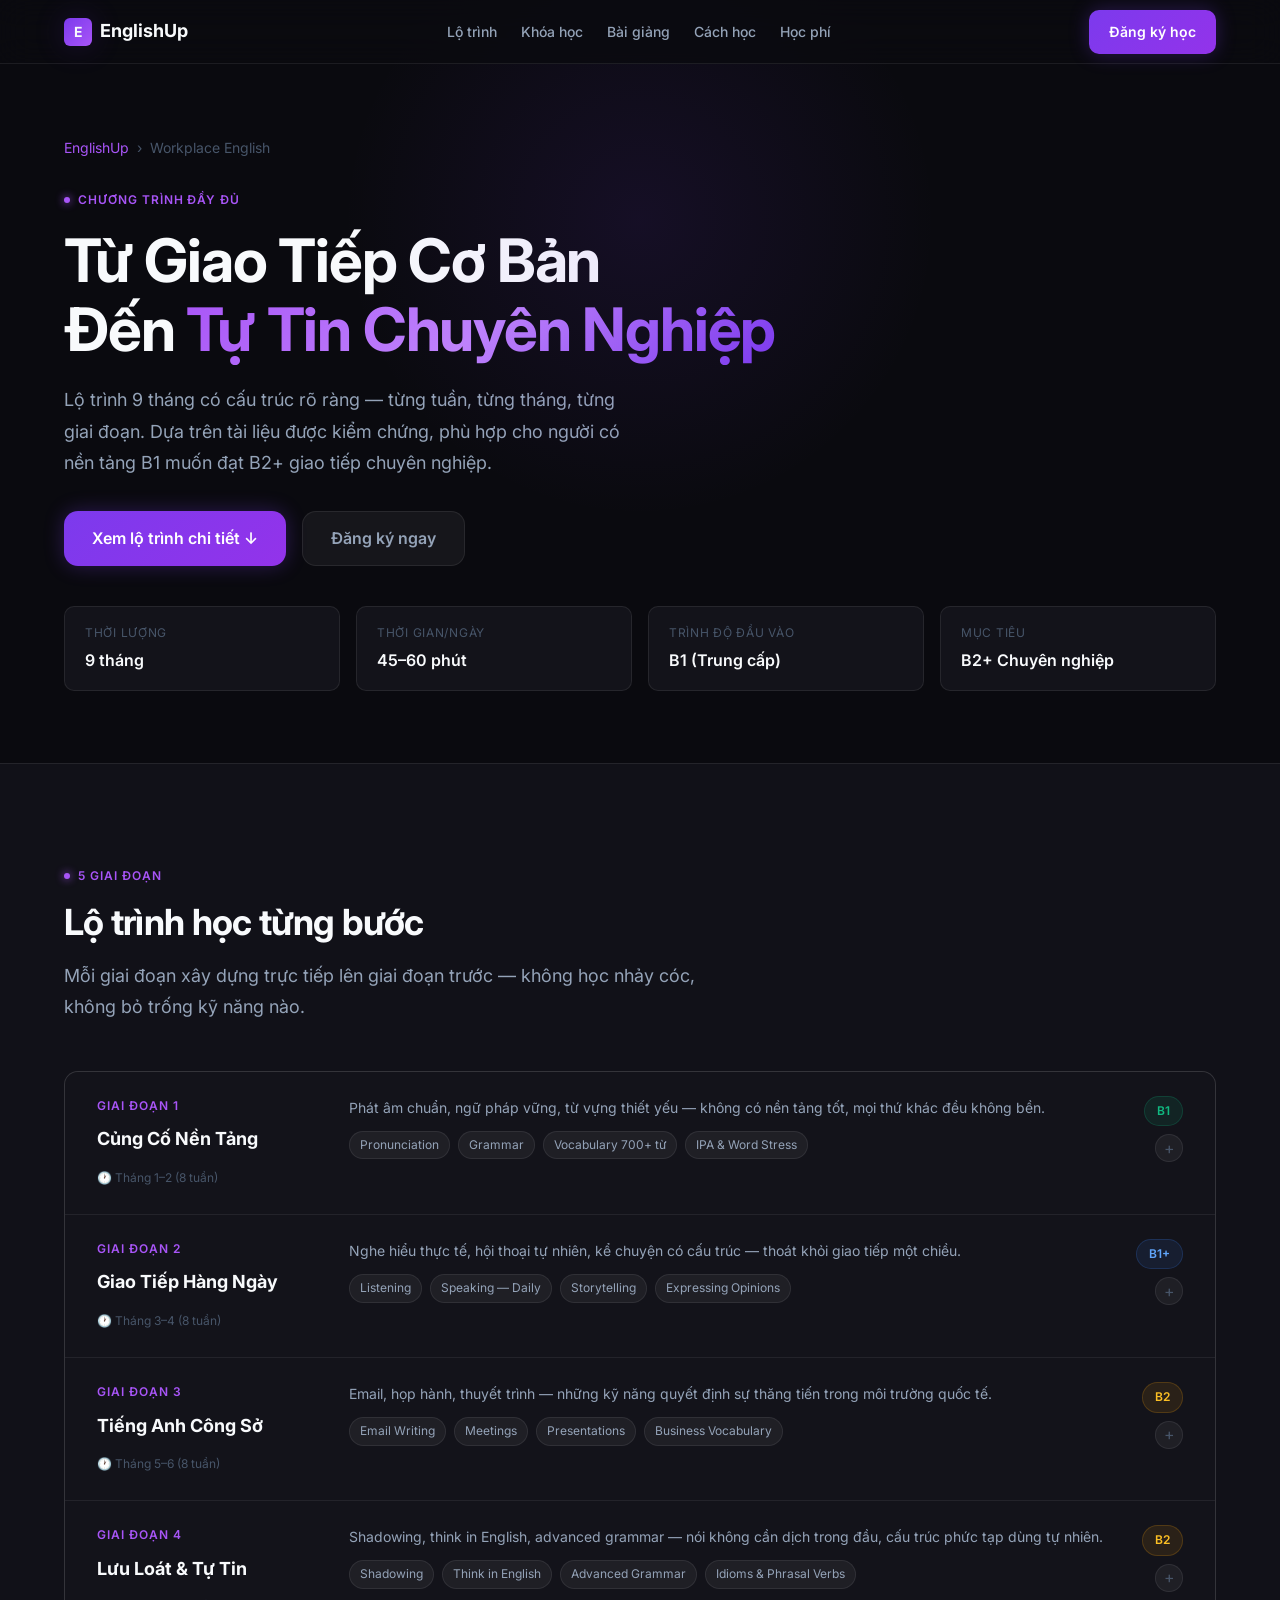
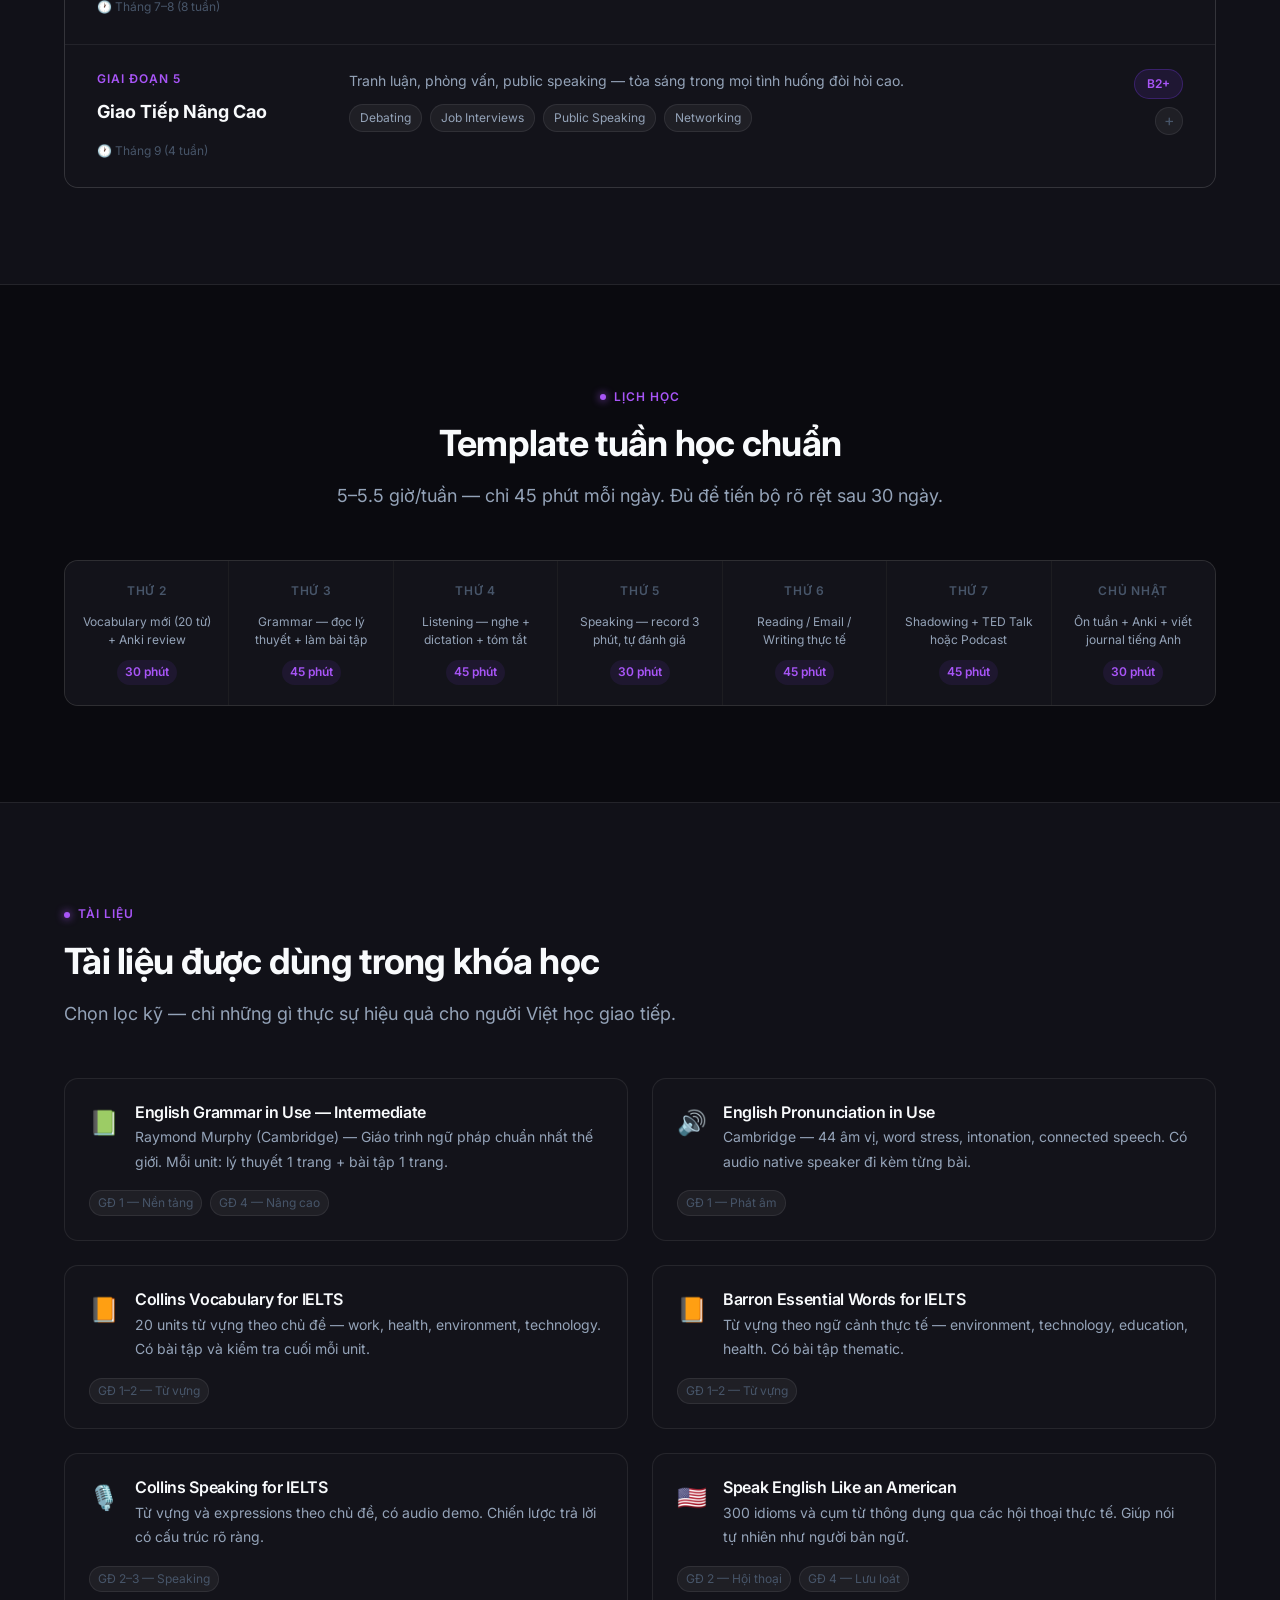
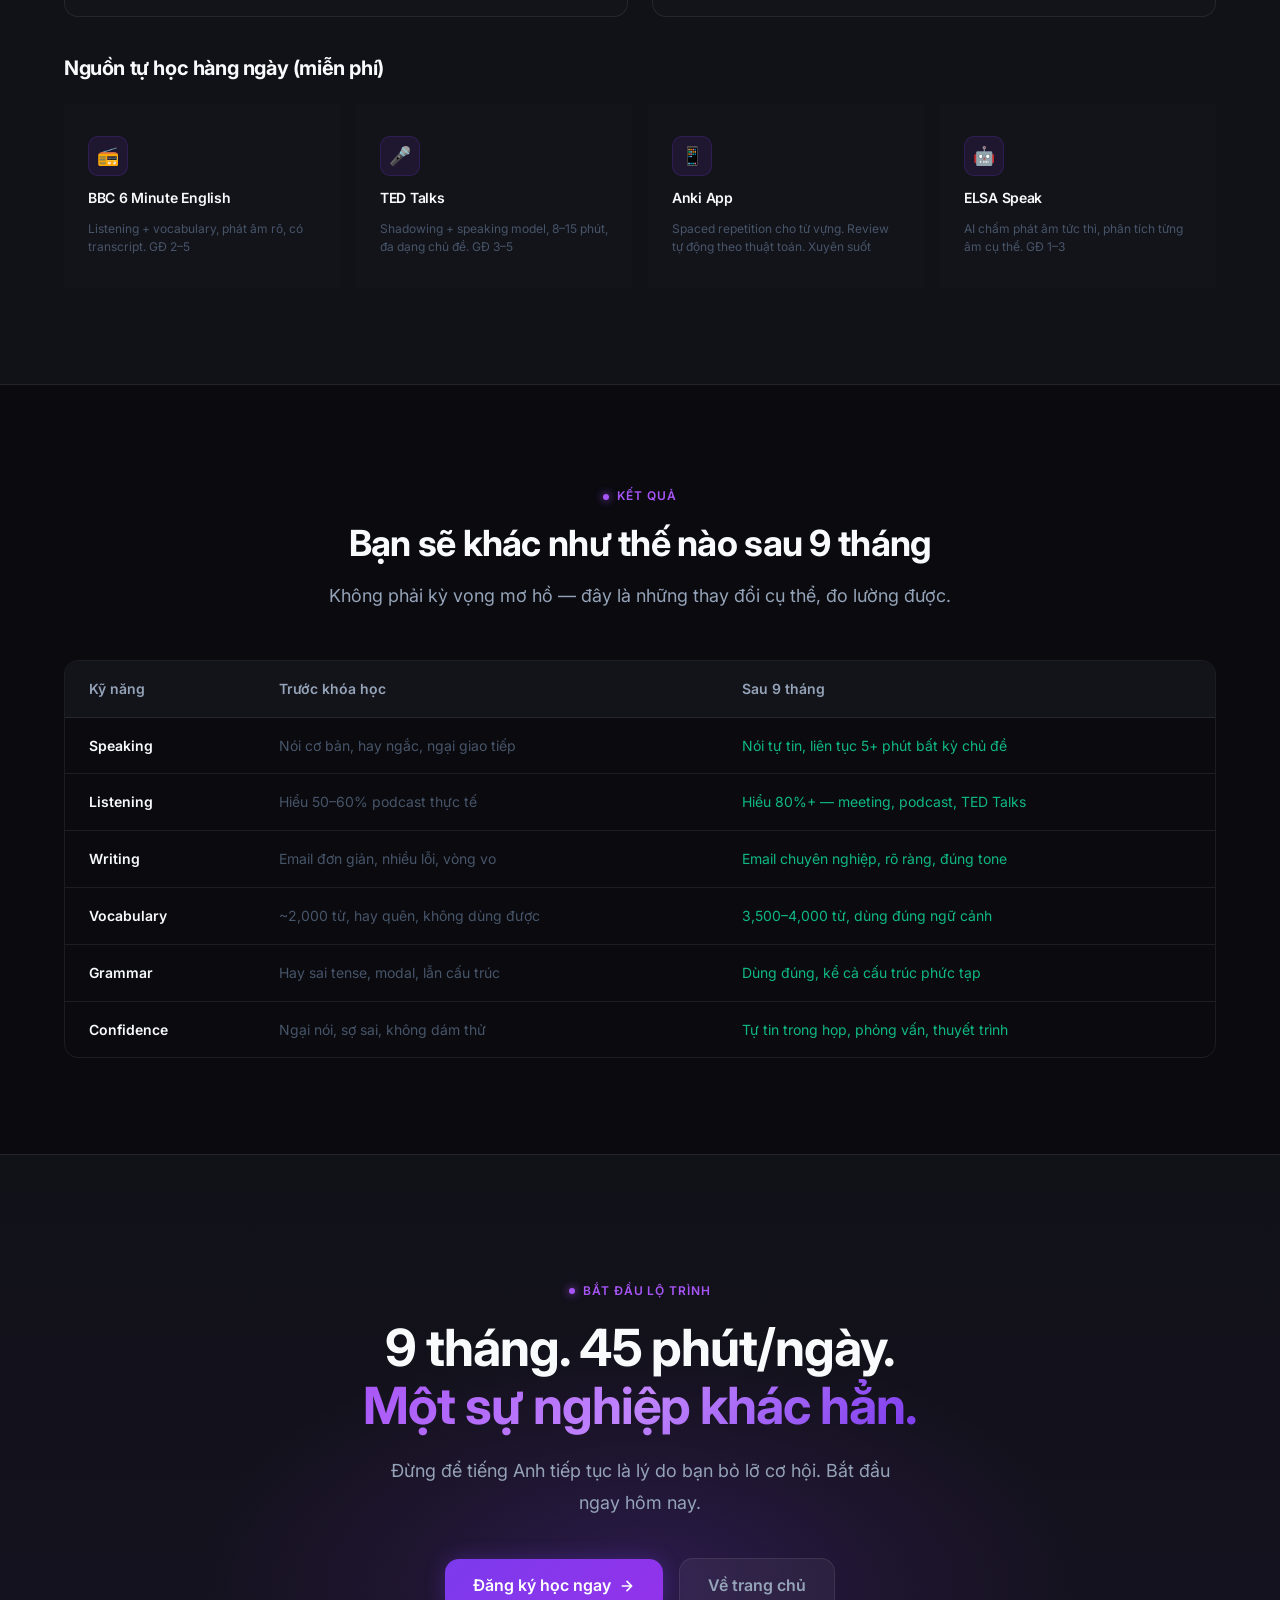
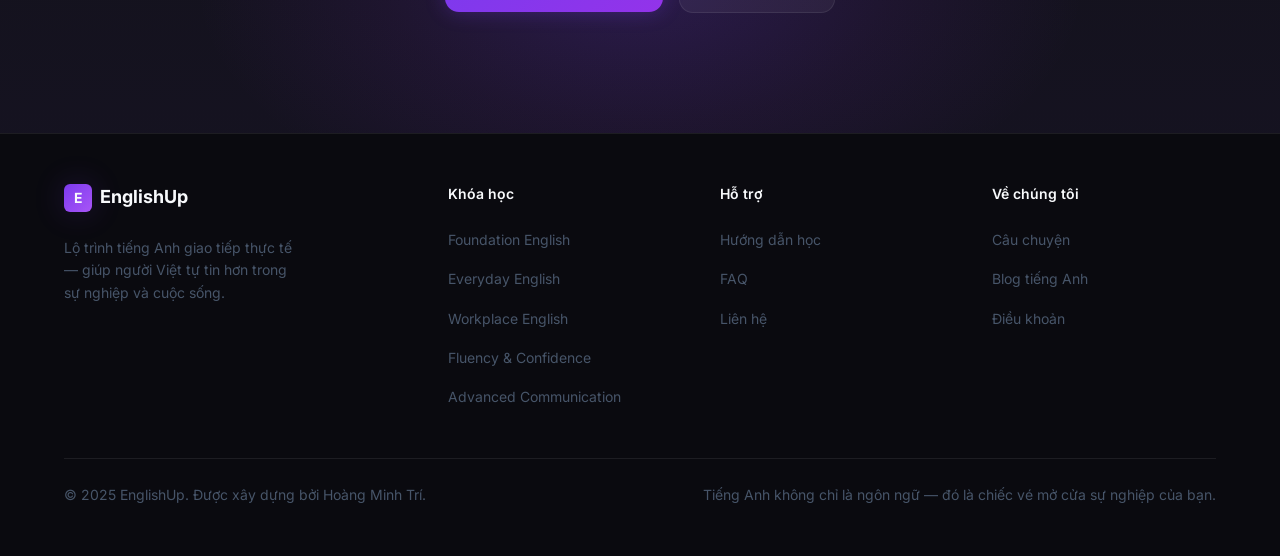
==== commit fd830a3b: "feat: add lesson index page, quiz module, and lesson helper - New lessons/index.html with category f" ====
--- a/course.html
+++ b/course.html
@@ -324,6 +324,7 @@
     <ul class="nav__links">
       <li><a href="index.html#lo-trinh" class="nav__link">Lộ trình</a></li>
       <li><a href="index.html#khoa-hoc" class="nav__link">Khóa học</a></li>
+      <li><a href="lessons/index.html" class="nav__link">Bài giảng</a></li>
       <li><a href="index.html#cach-hoc" class="nav__link">Cách học</a></li>
       <li><a href="index.html#hoc-phi" class="nav__link">Học phí</a></li>
     </ul>
@@ -336,6 +337,7 @@
 <div class="nav__mobile">
   <a href="index.html#lo-trinh" class="nav__link">Lộ trình</a>
   <a href="index.html#khoa-hoc" class="nav__link">Khóa học</a>
+  <a href="lessons/index.html" class="nav__link">Bài giảng</a>
   <a href="index.html#hoc-phi" class="nav__link">Học phí</a>
   <a href="index.html#hoc-phi" class="btn btn-primary">Đăng ký học</a>
 </div>
@@ -1145,6 +1147,7 @@
 
 <script src="js/animations.js"></script>
 <script src="js/nav.js"></script>
+<script src="js/quiz.js"></script>
 <script>
 function togglePhase(el) {
   const isOpen = el.classList.contains('is-open');
--- a/css/components.css
+++ b/css/components.css
@@ -1056,6 +1056,19 @@
   text-transform: uppercase;
 }
 
+.session-cta {
+  margin-left: auto;
+  font-size: var(--text-sm);
+  font-weight: var(--fw-semibold);
+  color: var(--accent);
+  transition: var(--transition);
+}
+
+.session-cta:hover {
+  color: var(--accent-light);
+  text-decoration: underline;
+}
+
 @media (max-width: 640px) {
   .session-card { padding: var(--sp-5); }
   .session-card h3 { font-size: 1rem; }
